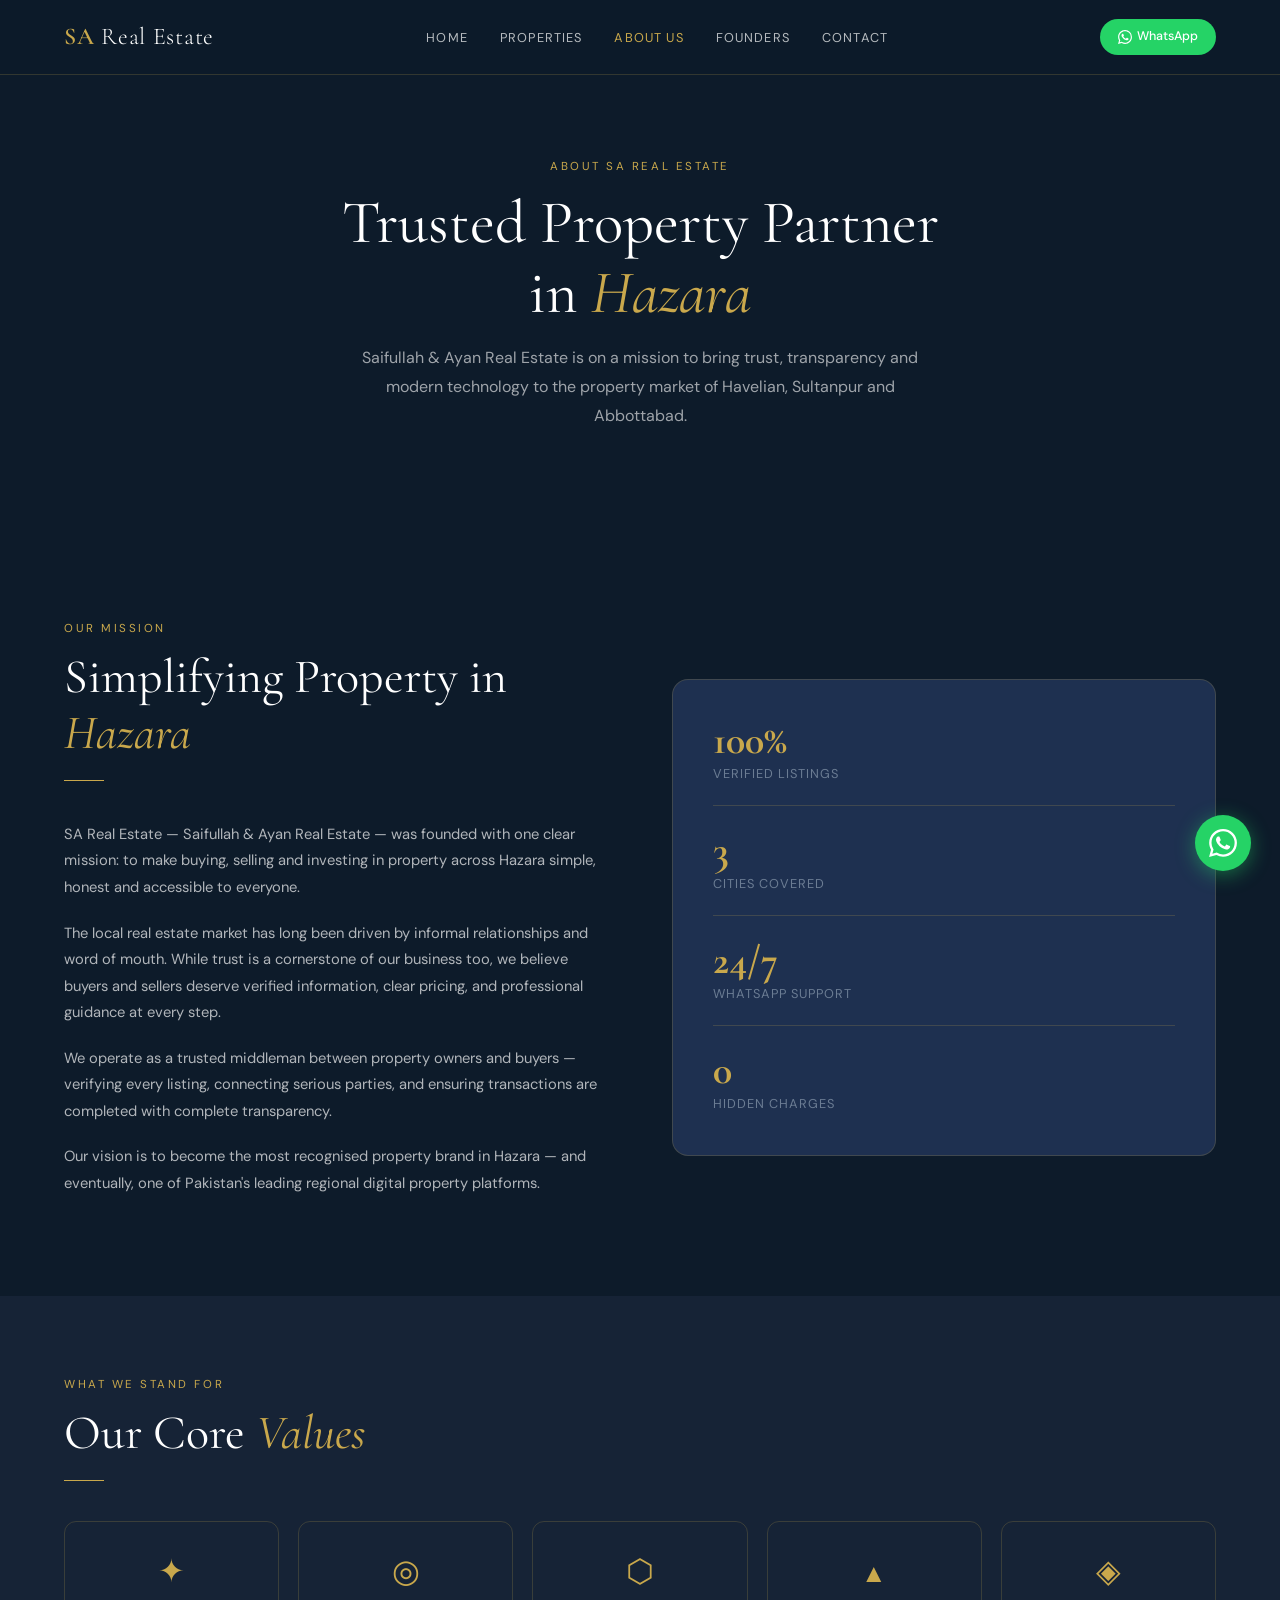
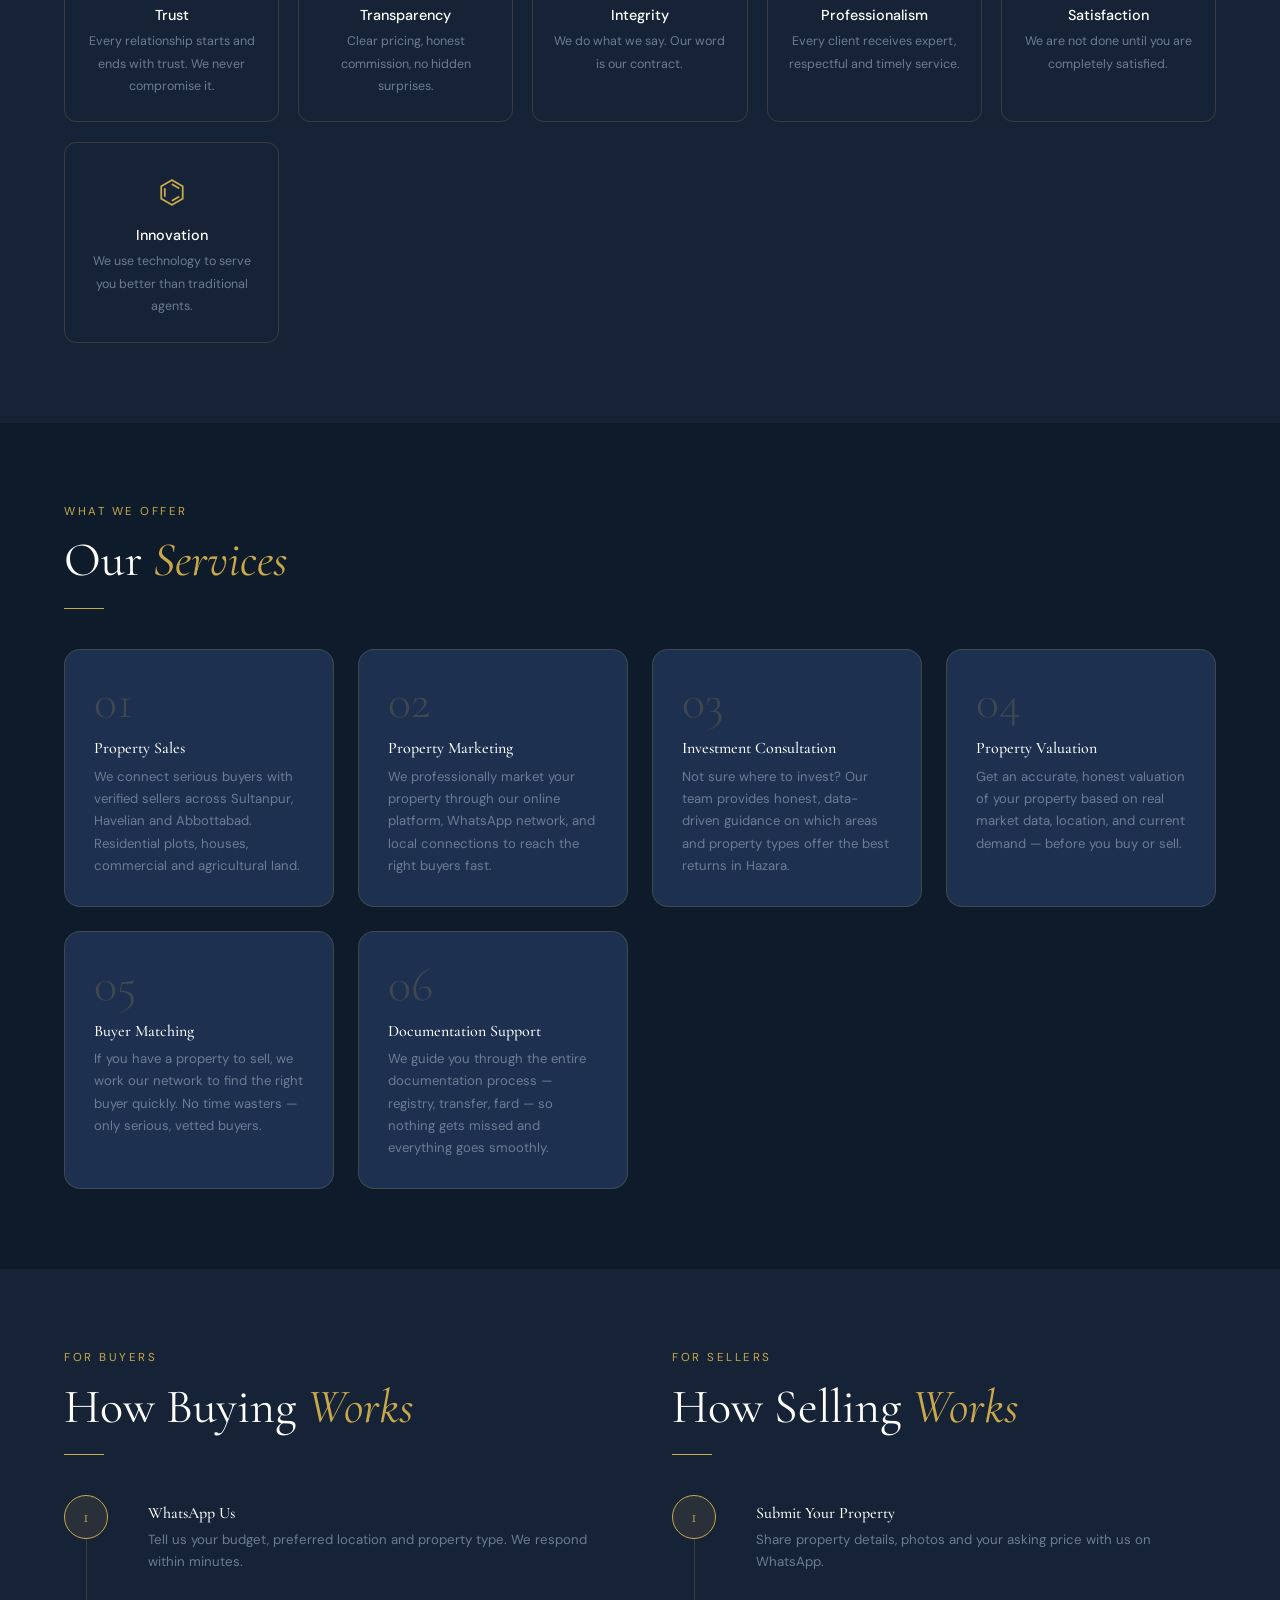
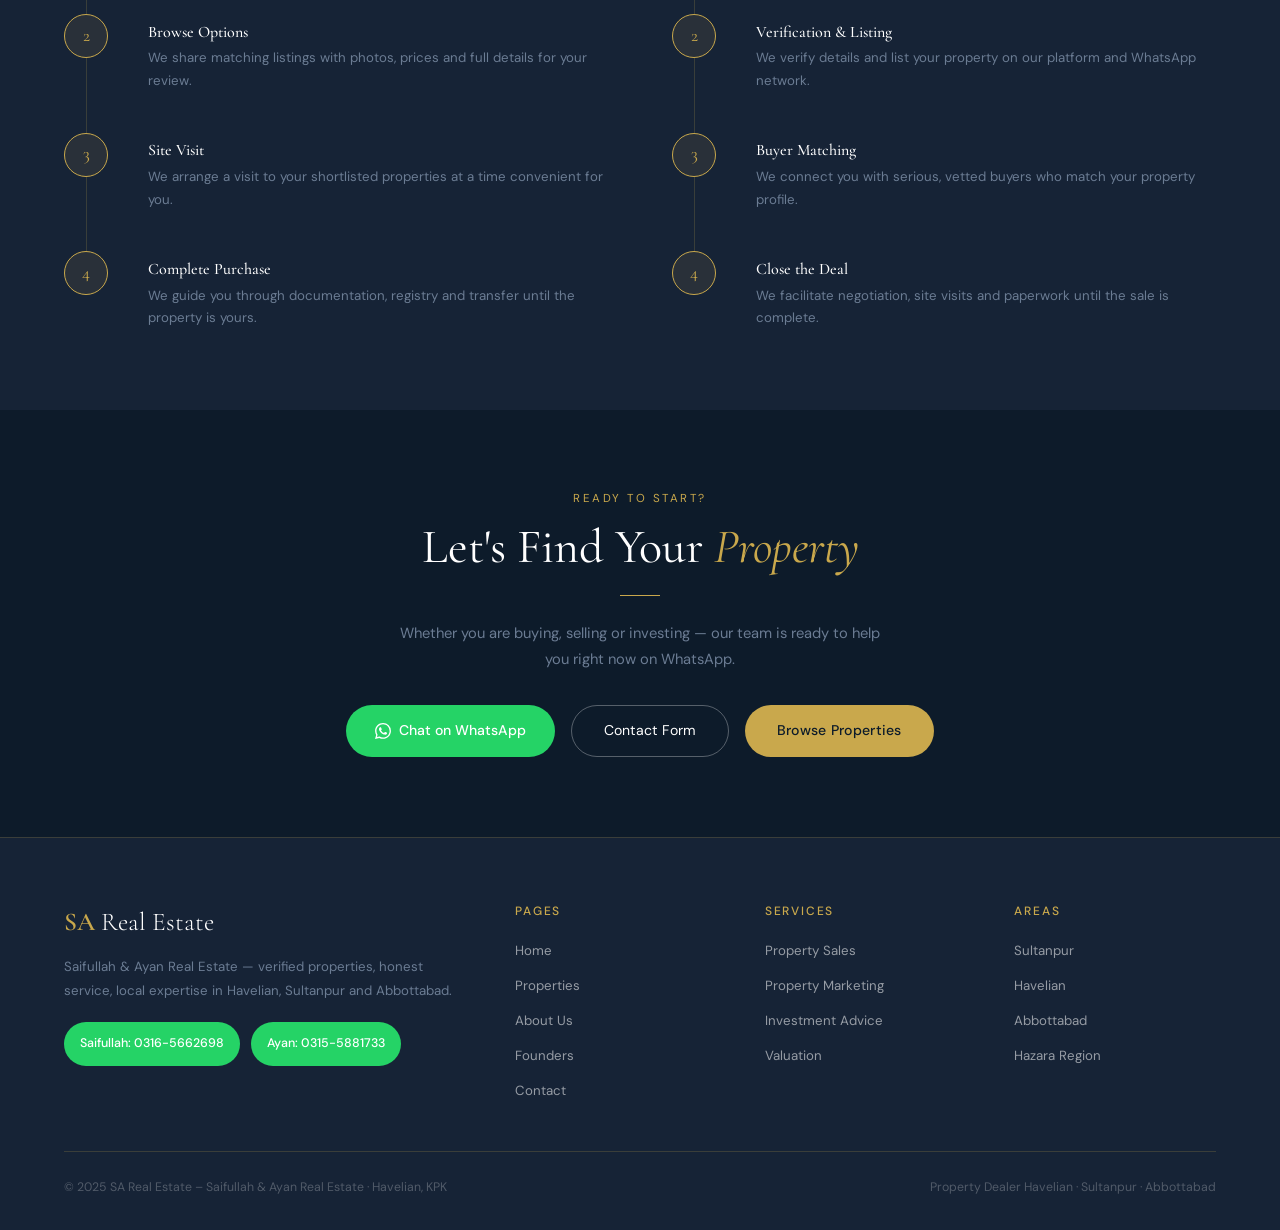
==== about.html @ d08fd416 "Add files via upload" ====
<!DOCTYPE html>
<html lang="en">
<head>
<meta charset="UTF-8">
<meta name="viewport" content="width=device-width, initial-scale=1.0">
<title>About Us – SA Real Estate | Saifullah & Ayan Real Estate Havelian</title>
<meta name="description" content="SA Real Estate is Havelian and Sultanpur's most trusted property dealer. Learn about our mission, values and commitment to transparent real estate transactions across Hazara region, KPK.">
<meta name="keywords" content="about SA Real Estate, property dealer Havelian, real estate Sultanpur, trusted property agent Hazara, Saifullah Ayan Real Estate about">
<link rel="canonical" href="https://sarealestate.pk/about.html">
<link rel="stylesheet" href="css/style.css">
<style>
.about-hero {
  min-height: 60vh;
  background:
    linear-gradient(to bottom, rgba(13,27,42,0.6) 0%, rgba(13,27,42,0.92) 70%, var(--navy) 100%),
    url('https://images.unsplash.com/photo-1560518883-ce09059eeffa?w=1600&q=80') center/cover no-repeat;
  display: flex; flex-direction: column; align-items: center; justify-content: center;
  text-align: center; padding: 8rem 5vw 5rem;
}
.about-hero p { max-width: 580px; margin: 1rem auto 0; color: rgba(255,255,255,0.6); font-size: 1rem; }
.mission-grid { display: grid; grid-template-columns: 1fr 1fr; gap: 4rem; align-items: center; }
.mission-text p { color: rgba(255,255,255,0.68); margin-bottom: 1.2rem; }
.mission-visual {
  background: var(--navy-mid); border: 1px solid var(--border); border-radius: var(--radius-lg);
  padding: 2.5rem; display: flex; flex-direction: column; gap: 1.5rem;
}
.mission-stat { border-bottom: 1px solid var(--border); padding-bottom: 1.2rem; }
.mission-stat:last-child { border-bottom: none; padding-bottom: 0; }
.mission-stat strong { font-family: 'Cormorant Garamond', serif; font-size: 2.5rem; color: var(--gold); display: block; line-height: 1; }
.mission-stat span { font-size: 0.8rem; color: var(--text-muted); text-transform: uppercase; letter-spacing: 0.08em; }
.values-grid { display: grid; grid-template-columns: repeat(auto-fill, minmax(180px, 1fr)); gap: 1.2rem; margin-top: 2.5rem; }
.value-card {
  border: 1px solid var(--border); border-radius: var(--radius); padding: 1.5rem 1.2rem;
  text-align: center; transition: border-color 0.2s;
}
.value-card:hover { border-color: var(--gold); }
.value-icon { font-family: 'Cormorant Garamond', serif; font-size: 2rem; color: var(--gold); margin-bottom: 0.6rem; }
.value-card h3 { font-family: 'DM Sans', sans-serif; font-size: 0.9rem; font-weight: 500; margin-bottom: 0.4rem; }
.value-card p { font-size: 0.78rem; color: var(--text-muted); }
.services-grid { display: grid; grid-template-columns: repeat(auto-fill, minmax(260px, 1fr)); gap: 1.5rem; margin-top: 2.5rem; }
.service-card {
  background: var(--navy-mid); border: 1px solid var(--border); border-radius: var(--radius-lg);
  padding: 1.8rem; transition: border-color 0.2s;
}
.service-card:hover { border-color: var(--gold); }
.service-number {
  font-family: 'Cormorant Garamond', serif; font-size: 3rem; font-weight: 300;
  color: rgba(201,168,76,0.2); line-height: 1; margin-bottom: 0.8rem;
}
.service-card h3 { font-size: 1rem; font-weight: 500; margin-bottom: 0.5rem; }
.service-card p { font-size: 0.82rem; color: var(--text-muted); line-height: 1.7; }
.process-steps { display: flex; flex-direction: column; gap: 0; margin-top: 2.5rem; position: relative; }
.process-step { display: grid; grid-template-columns: 60px 1fr; gap: 1.5rem; padding-bottom: 2.5rem; position: relative; }
.process-step:last-child { padding-bottom: 0; }
.step-num {
  width: 44px; height: 44px; border-radius: 50%;
  background: rgba(201,168,76,0.1); border: 1px solid var(--gold);
  display: flex; align-items: center; justify-content: center;
  font-family: 'Cormorant Garamond', serif; font-size: 1.1rem; color: var(--gold);
  flex-shrink: 0; position: relative; z-index: 1;
}
.step-line {
  position: absolute; left: 22px; top: 44px; bottom: 0;
  width: 1px; background: var(--border);
}
.step-content h3 { font-size: 1rem; font-weight: 500; margin-bottom: 0.4rem; padding-top: 0.55rem; }
.step-content p { font-size: 0.83rem; color: var(--text-muted); line-height: 1.7; }
@media (max-width: 700px) {
  .mission-grid { grid-template-columns: 1fr; gap: 2rem; }
}
</style>
</head>
<body>

<div class="mobile-menu" id="mobileMenu">
  <a href="index.html">Home</a>
  <a href="properties.html">Properties</a>
  <a href="about.html">About Us</a>
  <a href="founders.html">Founders</a>
  <a href="contact.html">Contact</a>
</div>

<nav>
  <a href="index.html" class="nav-logo">SA <span>Real Estate</span></a>
  <ul class="nav-links">
    <li><a href="index.html">Home</a></li>
    <li><a href="properties.html">Properties</a></li>
    <li><a href="about.html" class="active">About Us</a></li>
    <li><a href="founders.html">Founders</a></li>
    <li><a href="contact.html">Contact</a></li>
  </ul>
  <div class="nav-right">
    <a href="#" class="nav-wa" onclick="event.preventDefault(); openWaModal('Hello SA Real Estate.');">
      <svg viewBox="0 0 24 24" width="14" height="14" fill="white"><path d="M17.472 14.382c-.297-.149-1.758-.867-2.03-.967-.273-.099-.471-.148-.67.15-.197.297-.767.966-.94 1.164-.173.199-.347.223-.644.075-.297-.15-1.255-.463-2.39-1.475-.883-.788-1.48-1.761-1.653-2.059-.173-.297-.018-.458.13-.606.134-.133.298-.347.446-.52.149-.174.198-.298.298-.497.099-.198.05-.371-.025-.52-.075-.149-.669-1.612-.916-2.207-.242-.579-.487-.5-.669-.51-.173-.008-.371-.01-.57-.01-.198 0-.52.074-.792.372-.272.297-1.04 1.016-1.04 2.479 0 1.462 1.065 2.875 1.213 3.074.149.198 2.096 3.2 5.077 4.487.709.306 1.262.489 1.694.625.712.227 1.36.195 1.871.118.571-.085 1.758-.719 2.006-1.413.248-.694.248-1.289.173-1.413-.074-.124-.272-.198-.57-.347m-5.421 7.403h-.004a9.87 9.87 0 01-5.031-1.378l-.361-.214-3.741.982.998-3.648-.235-.374a9.86 9.86 0 01-1.51-5.26c.001-5.45 4.436-9.884 9.888-9.884 2.64 0 5.122 1.03 6.988 2.898a9.825 9.825 0 012.893 6.994c-.003 5.45-4.437 9.884-9.885 9.884m8.413-18.297A11.815 11.815 0 0012.05 0C5.495 0 .16 5.335.157 11.892c0 2.096.547 4.142 1.588 5.945L.057 24l6.305-1.654a11.882 11.882 0 005.683 1.448h.005c6.554 0 11.89-5.335 11.893-11.893a11.821 11.821 0 00-3.48-8.413z"/></svg>
      WhatsApp
    </a>
    <div class="nav-hamburger" id="hamburger"><span></span><span></span><span></span></div>
  </div>
</nav>

<!-- HERO -->
<div class="about-hero">
  <span class="section-label">About SA Real Estate</span>
  <h1 style="font-size:clamp(2rem,5vw,3.8rem);">Trusted Property Partner<br>in <em>Hazara</em></h1>
  <p>Saifullah & Ayan Real Estate is on a mission to bring trust, transparency and modern technology to the property market of Havelian, Sultanpur and Abbottabad.</p>
</div>

<!-- MISSION -->
<section style="background:var(--navy);">
  <div class="mission-grid">
    <div class="mission-text">
      <span class="section-label">Our Mission</span>
      <h2 class="section-title">Simplifying Property in <em>Hazara</em></h2>
      <div class="divider"></div>
      <p>SA Real Estate — Saifullah & Ayan Real Estate — was founded with one clear mission: to make buying, selling and investing in property across Hazara simple, honest and accessible to everyone.</p>
      <p>The local real estate market has long been driven by informal relationships and word of mouth. While trust is a cornerstone of our business too, we believe buyers and sellers deserve verified information, clear pricing, and professional guidance at every step.</p>
      <p>We operate as a trusted middleman between property owners and buyers — verifying every listing, connecting serious parties, and ensuring transactions are completed with complete transparency.</p>
      <p>Our vision is to become the most recognised property brand in Hazara — and eventually, one of Pakistan's leading regional digital property platforms.</p>
    </div>
    <div class="mission-visual">
      <div class="mission-stat"><strong>100%</strong><span>Verified Listings</span></div>
      <div class="mission-stat"><strong>3</strong><span>Cities Covered</span></div>
      <div class="mission-stat"><strong>24/7</strong><span>WhatsApp Support</span></div>
      <div class="mission-stat"><strong>0</strong><span>Hidden Charges</span></div>
    </div>
  </div>
</section>

<!-- VALUES -->
<section style="background:var(--navy-light);">
  <span class="section-label">What We Stand For</span>
  <h2 class="section-title">Our Core <em>Values</em></h2>
  <div class="divider"></div>
  <div class="values-grid">
    <div class="value-card">
      <div class="value-icon">✦</div>
      <h3>Trust</h3>
      <p>Every relationship starts and ends with trust. We never compromise it.</p>
    </div>
    <div class="value-card">
      <div class="value-icon">◎</div>
      <h3>Transparency</h3>
      <p>Clear pricing, honest commission, no hidden surprises.</p>
    </div>
    <div class="value-card">
      <div class="value-icon">⬡</div>
      <h3>Integrity</h3>
      <p>We do what we say. Our word is our contract.</p>
    </div>
    <div class="value-card">
      <div class="value-icon">▲</div>
      <h3>Professionalism</h3>
      <p>Every client receives expert, respectful and timely service.</p>
    </div>
    <div class="value-card">
      <div class="value-icon">◈</div>
      <h3>Satisfaction</h3>
      <p>We are not done until you are completely satisfied.</p>
    </div>
    <div class="value-card">
      <div class="value-icon">⌬</div>
      <h3>Innovation</h3>
      <p>We use technology to serve you better than traditional agents.</p>
    </div>
  </div>
</section>

<!-- SERVICES -->
<section style="background:var(--navy);">
  <span class="section-label">What We Offer</span>
  <h2 class="section-title">Our <em>Services</em></h2>
  <div class="divider"></div>
  <div class="services-grid">
    <div class="service-card">
      <div class="service-number">01</div>
      <h3>Property Sales</h3>
      <p>We connect serious buyers with verified sellers across Sultanpur, Havelian and Abbottabad. Residential plots, houses, commercial and agricultural land.</p>
    </div>
    <div class="service-card">
      <div class="service-number">02</div>
      <h3>Property Marketing</h3>
      <p>We professionally market your property through our online platform, WhatsApp network, and local connections to reach the right buyers fast.</p>
    </div>
    <div class="service-card">
      <div class="service-number">03</div>
      <h3>Investment Consultation</h3>
      <p>Not sure where to invest? Our team provides honest, data-driven guidance on which areas and property types offer the best returns in Hazara.</p>
    </div>
    <div class="service-card">
      <div class="service-number">04</div>
      <h3>Property Valuation</h3>
      <p>Get an accurate, honest valuation of your property based on real market data, location, and current demand — before you buy or sell.</p>
    </div>
    <div class="service-card">
      <div class="service-number">05</div>
      <h3>Buyer Matching</h3>
      <p>If you have a property to sell, we work our network to find the right buyer quickly. No time wasters — only serious, vetted buyers.</p>
    </div>
    <div class="service-card">
      <div class="service-number">06</div>
      <h3>Documentation Support</h3>
      <p>We guide you through the entire documentation process — registry, transfer, fard — so nothing gets missed and everything goes smoothly.</p>
    </div>
  </div>
</section>

<!-- HOW WE WORK -->
<section style="background:var(--navy-light);">
  <div style="display:grid;grid-template-columns:1fr 1fr;gap:4rem;align-items:start;" class="process-outer">
    <div>
      <span class="section-label">For Buyers</span>
      <h2 class="section-title">How Buying <em>Works</em></h2>
      <div class="divider"></div>
      <div class="process-steps">
        <div class="process-step">
          <div><div class="step-num">1</div><div class="step-line"></div></div>
          <div class="step-content"><h3>WhatsApp Us</h3><p>Tell us your budget, preferred location and property type. We respond within minutes.</p></div>
        </div>
        <div class="process-step">
          <div><div class="step-num">2</div><div class="step-line"></div></div>
          <div class="step-content"><h3>Browse Options</h3><p>We share matching listings with photos, prices and full details for your review.</p></div>
        </div>
        <div class="process-step">
          <div><div class="step-num">3</div><div class="step-line"></div></div>
          <div class="step-content"><h3>Site Visit</h3><p>We arrange a visit to your shortlisted properties at a time convenient for you.</p></div>
        </div>
        <div class="process-step">
          <div><div class="step-num">4</div></div>
          <div class="step-content"><h3>Complete Purchase</h3><p>We guide you through documentation, registry and transfer until the property is yours.</p></div>
        </div>
      </div>
    </div>
    <div>
      <span class="section-label">For Sellers</span>
      <h2 class="section-title">How Selling <em>Works</em></h2>
      <div class="divider"></div>
      <div class="process-steps">
        <div class="process-step">
          <div><div class="step-num">1</div><div class="step-line"></div></div>
          <div class="step-content"><h3>Submit Your Property</h3><p>Share property details, photos and your asking price with us on WhatsApp.</p></div>
        </div>
        <div class="process-step">
          <div><div class="step-num">2</div><div class="step-line"></div></div>
          <div class="step-content"><h3>Verification & Listing</h3><p>We verify details and list your property on our platform and WhatsApp network.</p></div>
        </div>
        <div class="process-step">
          <div><div class="step-num">3</div><div class="step-line"></div></div>
          <div class="step-content"><h3>Buyer Matching</h3><p>We connect you with serious, vetted buyers who match your property profile.</p></div>
        </div>
        <div class="process-step">
          <div><div class="step-num">4</div></div>
          <div class="step-content"><h3>Close the Deal</h3><p>We facilitate negotiation, site visits and paperwork until the sale is complete.</p></div>
        </div>
      </div>
    </div>
  </div>
</section>

<!-- CTA -->
<section style="background:var(--navy);text-align:center;">
  <span class="section-label">Ready to Start?</span>
  <h2 class="section-title">Let's Find Your <em>Property</em></h2>
  <div class="divider" style="margin:1.2rem auto 1.5rem;"></div>
  <p style="max-width:500px;margin:0 auto 2rem;color:var(--text-muted);">Whether you are buying, selling or investing — our team is ready to help you right now on WhatsApp.</p>
  <div style="display:flex;gap:1rem;justify-content:center;flex-wrap:wrap;">
    <a href="#" class="btn-wa" onclick="event.preventDefault(); openWaModal('Hello, I want to discuss a property.');">
      <svg viewBox="0 0 24 24" fill="white" style="width:16px;height:16px;"><path d="M17.472 14.382c-.297-.149-1.758-.867-2.03-.967-.273-.099-.471-.148-.67.15-.197.297-.767.966-.94 1.164-.173.199-.347.223-.644.075-.297-.15-1.255-.463-2.39-1.475-.883-.788-1.48-1.761-1.653-2.059-.173-.297-.018-.458.13-.606.134-.133.298-.347.446-.52.149-.174.198-.298.298-.497.099-.198.05-.371-.025-.52-.075-.149-.669-1.612-.916-2.207-.242-.579-.487-.5-.669-.51-.173-.008-.371-.01-.57-.01-.198 0-.52.074-.792.372-.272.297-1.04 1.016-1.04 2.479 0 1.462 1.065 2.875 1.213 3.074.149.198 2.096 3.2 5.077 4.487.709.306 1.262.489 1.694.625.712.227 1.36.195 1.871.118.571-.085 1.758-.719 2.006-1.413.248-.694.248-1.289.173-1.413-.074-.124-.272-.198-.57-.347m-5.421 7.403h-.004a9.87 9.87 0 01-5.031-1.378l-.361-.214-3.741.982.998-3.648-.235-.374a9.86 9.86 0 01-1.51-5.26c.001-5.45 4.436-9.884 9.888-9.884 2.64 0 5.122 1.03 6.988 2.898a9.825 9.825 0 012.893 6.994c-.003 5.45-4.437 9.884-9.885 9.884m8.413-18.297A11.815 11.815 0 0012.05 0C5.495 0 .16 5.335.157 11.892c0 2.096.547 4.142 1.588 5.945L.057 24l6.305-1.654a11.882 11.882 0 005.683 1.448h.005c6.554 0 11.89-5.335 11.893-11.893a11.821 11.821 0 00-3.48-8.413z"/></svg>
      Chat on WhatsApp
    </a>
    <a href="contact.html" class="btn-outline">Contact Form</a>
    <a href="properties.html" class="btn-gold">Browse Properties</a>
  </div>
</section>

<!-- FOOTER -->
<footer>
  <div class="footer-grid">
    <div>
      <div class="footer-logo-text">SA <span>Real Estate</span></div>
      <p class="footer-desc">Saifullah & Ayan Real Estate — verified properties, honest service, local expertise in Havelian, Sultanpur and Abbottabad.</p>
      <div style="display:flex;gap:0.7rem;flex-wrap:wrap;">
        <a href="https://wa.me/923165662698" target="_blank" class="btn-wa" style="font-size:0.78rem;padding:0.5rem 1rem;">Saifullah: 0316-5662698</a>
        <a href="https://wa.me/923155881733" target="_blank" class="btn-wa" style="font-size:0.78rem;padding:0.5rem 1rem;">Ayan: 0315-5881733</a>
      </div>
    </div>
    <div class="footer-col"><h4>Pages</h4><ul><li><a href="index.html">Home</a></li><li><a href="properties.html">Properties</a></li><li><a href="about.html">About Us</a></li><li><a href="founders.html">Founders</a></li><li><a href="contact.html">Contact</a></li></ul></div>
    <div class="footer-col"><h4>Services</h4><ul><li><a href="about.html">Property Sales</a></li><li><a href="about.html">Property Marketing</a></li><li><a href="about.html">Investment Advice</a></li><li><a href="about.html">Valuation</a></li></ul></div>
    <div class="footer-col"><h4>Areas</h4><ul><li><a href="properties.html">Sultanpur</a></li><li><a href="properties.html">Havelian</a></li><li><a href="properties.html">Abbottabad</a></li><li><a href="properties.html">Hazara Region</a></li></ul></div>
  </div>
  <div class="footer-bottom">
    <p>© 2025 SA Real Estate – Saifullah & Ayan Real Estate · Havelian, KPK</p>
    <p>Property Dealer Havelian · Sultanpur · Abbottabad</p>
  </div>
</footer>

<div class="float-wa-wrapper">
  <div class="wa-options" id="waOptions">
    <a href="https://wa.me/923165662698?text=Hello%20SA%20Real%20Estate." class="wa-option-btn" target="_blank"><span class="dot"></span>Saifullah – 0316-5662698</a>
    <a href="https://wa.me/923155881733?text=Hello%20SA%20Real%20Estate." class="wa-option-btn" target="_blank"><span class="dot"></span>Ayan – 0315-5881733</a>
  </div>
  <button class="float-wa-btn" id="floatWaBtn" aria-label="WhatsApp">
    <svg viewBox="0 0 24 24" fill="white"><path d="M17.472 14.382c-.297-.149-1.758-.867-2.03-.967-.273-.099-.471-.148-.67.15-.197.297-.767.966-.94 1.164-.173.199-.347.223-.644.075-.297-.15-1.255-.463-2.39-1.475-.883-.788-1.48-1.761-1.653-2.059-.173-.297-.018-.458.13-.606.134-.133.298-.347.446-.52.149-.174.198-.298.298-.497.099-.198.05-.371-.025-.52-.075-.149-.669-1.612-.916-2.207-.242-.579-.487-.5-.669-.51-.173-.008-.371-.01-.57-.01-.198 0-.52.074-.792.372-.272.297-1.04 1.016-1.04 2.479 0 1.462 1.065 2.875 1.213 3.074.149.198 2.096 3.2 5.077 4.487.709.306 1.262.489 1.694.625.712.227 1.36.195 1.871.118.571-.085 1.758-.719 2.006-1.413.248-.694.248-1.289.173-1.413-.074-.124-.272-.198-.57-.347m-5.421 7.403h-.004a9.87 9.87 0 01-5.031-1.378l-.361-.214-3.741.982.998-3.648-.235-.374a9.86 9.86 0 01-1.51-5.26c.001-5.45 4.436-9.884 9.888-9.884 2.64 0 5.122 1.03 6.988 2.898a9.825 9.825 0 012.893 6.994c-.003 5.45-4.437 9.884-9.885 9.884m8.413-18.297A11.815 11.815 0 0012.05 0C5.495 0 .16 5.335.157 11.892c0 2.096.547 4.142 1.588 5.945L.057 24l6.305-1.654a11.882 11.882 0 005.683 1.448h.005c6.554 0 11.89-5.335 11.893-11.893a11.821 11.821 0 00-3.48-8.413z"/></svg>
  </button>
</div>
<script src="js/main.js"></script>
<style>
@media (max-width: 750px) { .process-outer { grid-template-columns: 1fr !important; } }
</style>
</body>
</html>
---- css/style.css ----
/* ═══════════════════════════════════════════════
   SA Real Estate – Saifullah & Ayan Real Estate
   Shared Stylesheet
   ═══════════════════════════════════════════════ */
@import url('https://fonts.googleapis.com/css2?family=Cormorant+Garamond:ital,wght@0,300;0,400;0,600;1,300;1,400&family=DM+Sans:wght@300;400;500&display=swap');

:root {
  --navy: #0d1b2a;
  --navy-light: #162336;
  --navy-mid: #1e3050;
  --gold: #c9a84c;
  --gold-light: #e8c97a;
  --gold-pale: #f5e9c8;
  --cream: #f8f4ed;
  --text-dark: #0d1b2a;
  --text-muted: #6b7c93;
  --white: #ffffff;
  --border: rgba(201,168,76,0.2);
  --wa-green: #25d366;
  --radius: 0.75rem;
  --radius-lg: 1rem;
}

*, *::before, *::after { margin: 0; padding: 0; box-sizing: border-box; }
html { scroll-behavior: smooth; font-size: 16px; }
body {
  font-family: 'DM Sans', sans-serif;
  background: var(--navy);
  color: var(--white);
  /* overflow-x removed to avoid hiding layout issues */
  line-height: 1.6;
}
img { max-width: 100%; display: block; }
a { text-decoration: none; color: inherit; }
ul { list-style: none; }

/* ── TYPOGRAPHY ─────────────────────────────── */
h1,h2,h3 { font-family: 'Cormorant Garamond', serif; font-weight: 400; line-height: 1.15; }
h1 { font-size: clamp(2.8rem, 6vw, 5.5rem); }
h2 { font-size: clamp(1.9rem, 4vw, 3rem); }
h3 { font-size: clamp(1.1rem, 2vw, 1.4rem); }
p { font-size: 0.92rem; line-height: 1.8; }
em { font-style: italic; color: var(--gold); }

/* ── LAYOUT ─────────────────────────────────── */
.container { max-width: 1200px; margin: 0 auto; padding: 0 5vw; }
section { padding: 5rem 5vw; }
.section-label {
  font-size: 0.72rem; letter-spacing: 0.22em; text-transform: uppercase;
  color: var(--gold); margin-bottom: 0.75rem; display: block;
}
.section-title { color: var(--white); margin-bottom: 0.5rem; }
.divider { width: 2.5rem; height: 1px; background: var(--gold); margin: 1.2rem 0 2.5rem; }

/* ── BUTTONS ─────────────────────────────────── */
.btn-gold {
  display: inline-flex; align-items: center; gap: 0.4rem;
  background: var(--gold); color: var(--navy);
  border: none; padding: 0.85rem 2rem; border-radius: 2rem;
  font-family: 'DM Sans', sans-serif; font-size: 0.88rem; font-weight: 500;
  cursor: pointer; transition: background 0.2s; letter-spacing: 0.02em;
}
.btn-gold:hover { background: var(--gold-light); }
.btn-outline {
  display: inline-flex; align-items: center; gap: 0.4rem;
  background: transparent; color: var(--white);
  border: 1px solid rgba(255,255,255,0.3); padding: 0.85rem 2rem; border-radius: 2rem;
  font-family: 'DM Sans', sans-serif; font-size: 0.88rem;
  cursor: pointer; transition: border-color 0.2s, color 0.2s;
}
.btn-outline:hover { border-color: var(--gold); color: var(--gold); }
.btn-wa {
  display: inline-flex; align-items: center; gap: 0.5rem;
  background: var(--wa-green); color: white;
  border: none; padding: 0.85rem 1.8rem; border-radius: 2rem;
  font-family: 'DM Sans', sans-serif; font-size: 0.88rem; font-weight: 500;
  cursor: pointer; transition: opacity 0.2s;
  min-height: 44px; /* touch target */
}
.btn-wa:hover { opacity: 0.88; }
.btn-wa svg, .btn-gold svg, .btn-outline svg { width: 16px; height: 16px; flex-shrink: 0; }

/* ── NAV ─────────────────────────────────────── */
nav {
  position: fixed; top: 0; left: 0; right: 0; z-index: 200;
  display: flex; align-items: center; justify-content: space-between;
  padding: 1.1rem 5vw;
  background: rgba(13,27,42,0.9);
  backdrop-filter: blur(14px);
  border-bottom: 1px solid var(--border);
}
.nav-logo {
  font-family: 'Cormorant Garamond', serif;
  font-size: 1.5rem; font-weight: 600; color: var(--gold); letter-spacing: 0.03em;
  white-space: nowrap;
}
.nav-logo span { color: var(--white); font-weight: 300; }
.nav-links { display: flex; gap: 2rem; }
.nav-links a {
  color: rgba(255,255,255,0.7); font-size: 0.8rem;
  letter-spacing: 0.09em; text-transform: uppercase; transition: color 0.2s;
}
.nav-links a:hover, .nav-links a.active { color: var(--gold); }
.nav-right { display: flex; align-items: center; gap: 0.75rem; }
.nav-wa {
  background: var(--wa-green); color: white; border: none;
  padding: 0.5rem 1.1rem; border-radius: 2rem;
  font-family: 'DM Sans', sans-serif; font-size: 0.78rem; font-weight: 500;
  cursor: pointer; display: flex; align-items: center; gap: 0.35rem; transition: opacity 0.2s;
}
.nav-wa:hover { opacity: 0.88; }
.nav-hamburger { display: none; flex-direction: column; gap: 5px; cursor: pointer; padding: 4px; }
.nav-hamburger span { display: block; width: 24px; height: 1.5px; background: var(--white); transition: all 0.3s; }

/* ── MOBILE NAV ─────────────────────────────── */
.mobile-menu {
  opacity: 0;
  visibility: hidden;
  transform: translateY(-10px);
  position: fixed;
  inset: 0;
  z-index: 199;
  background: var(--navy);
  display: flex;
  flex-direction: column;
  align-items: center;
  justify-content: center;
  gap: 2rem;
  padding-top: 5rem;
  transition: opacity 0.3s ease, transform 0.3s ease, visibility 0.3s ease;
}
.mobile-menu.open {
  opacity: 1;
  visibility: visible;
  transform: translateY(0);
}
.mobile-menu a {
  font-family: 'Cormorant Garamond', serif; font-size: 2rem;
  color: var(--white); letter-spacing: 0.05em; transition: color 0.2s;
}
.mobile-menu a:hover { color: var(--gold); }

/* ── FLOATING WA ─────────────────────────────── */
.float-wa-wrapper {
  position: fixed; bottom: 1.8rem; right: 1.8rem; z-index: 999;
  display: flex; flex-direction: column; align-items: flex-end; gap: 0.6rem;
}
.float-wa-btn {
  width: 56px; height: 56px; border-radius: 50%;
  background: var(--wa-green); display: flex; align-items: center; justify-content: center;
  box-shadow: 0 4px 20px rgba(37,211,102,0.45);
  cursor: pointer; transition: transform 0.2s; border: none;
}
.float-wa-btn:hover { transform: scale(1.08); }
.float-wa-btn svg { width: 28px; height: 28px; fill: white; }
.wa-options {
  display: none; flex-direction: column; gap: 0.5rem; align-items: flex-end;
}
.wa-options.open { display: flex; }
.wa-option-btn {
  display: flex; align-items: center; gap: 0.6rem;
  background: var(--navy-light); border: 1px solid var(--border);
  color: var(--white); padding: 0.6rem 1rem; border-radius: 2rem;
  font-size: 0.82rem; cursor: pointer; white-space: nowrap;
  transition: border-color 0.2s; text-decoration: none;
}
.wa-option-btn:hover { border-color: var(--wa-green); }
.wa-option-btn .dot {
  width: 8px; height: 8px; border-radius: 50%; background: var(--wa-green); flex-shrink: 0;
}

/* ── PAGE HEADER ─────────────────────────────── */
.page-header {
  padding: 10rem 5vw 5rem;
  background: linear-gradient(to bottom, rgba(13,27,42,0.0) 0%, var(--navy) 100%),
    linear-gradient(135deg, var(--navy-mid) 0%, var(--navy) 100%);
  border-bottom: 1px solid var(--border);
  text-align: center;
}
.page-header .breadcrumb {
  font-size: 0.75rem; color: var(--text-muted); margin-bottom: 1rem; letter-spacing: 0.05em;
}
.page-header .breadcrumb a { color: var(--gold); }
.page-header .breadcrumb span { margin: 0 0.5rem; }

/* ── CARDS ───────────────────────────────────── */
.prop-card {
  background: var(--navy-mid); border-radius: var(--radius-lg);
  border: 1px solid var(--border); overflow: hidden;
  transition: transform 0.25s, border-color 0.25s;
}
.prop-card:hover { transform: translateY(-5px); border-color: var(--gold); }
.prop-card-img {
  width: 100%; height: 210px;
  background: linear-gradient(135deg, var(--navy-mid), var(--navy));
  display: flex; align-items: center; justify-content: center;
  font-family: 'Cormorant Garamond', serif; font-size: 0.9rem;
  color: rgba(201,168,76,0.35); letter-spacing: 0.1em; text-transform: uppercase;
  overflow: hidden; position: relative;
}
.prop-card-img img { width:100%; height:100%; object-fit:cover; }
.prop-card-body { padding: 1.3rem; }
.prop-tag {
  font-size: 0.68rem; letter-spacing: 0.12em; text-transform: uppercase;
  color: var(--gold); background: rgba(201,168,76,0.1);
  padding: 0.22rem 0.65rem; border-radius: 2rem; display: inline-block; margin-bottom: 0.7rem;
}
.prop-title { font-family: 'Cormorant Garamond', serif; font-size: 1.25rem; margin-bottom: 0.35rem; color: var(--white); }
.prop-loc { font-size: 0.8rem; color: var(--text-muted); margin-bottom: 0.9rem; }
.prop-meta { display: flex; gap: 1rem; font-size: 0.77rem; color: rgba(255,255,255,0.5); margin-bottom: 1rem; flex-wrap: wrap; }
.prop-price { font-family: 'Cormorant Garamond', serif; font-size: 1.45rem; font-weight: 600; color: var(--gold); margin-bottom: 1.1rem; }
.prop-wa-btn {
  width: 100%; background: var(--wa-green); color: white; border: none;
  padding: 0.65rem; border-radius: 0.5rem;
  font-family: 'DM Sans', sans-serif; font-size: 0.82rem; font-weight: 500;
  cursor: pointer; display: flex; align-items: center; justify-content: center; gap: 0.4rem;
  transition: opacity 0.2s; text-decoration: none;
}
.prop-wa-btn:hover { opacity: 0.88; }
.prop-wa-btn svg { width:15px; height:15px; fill:white; flex-shrink:0; }

/* ── GRID HELPERS ────────────────────────────── */
.grid-3 { display: grid; grid-template-columns: repeat(auto-fill, minmax(300px, 1fr)); gap: 1.5rem; }
.grid-2 { display: grid; grid-template-columns: repeat(auto-fill, minmax(380px, 1fr)); gap: 2rem; }
.grid-4 { display: grid; grid-template-columns: repeat(auto-fill, minmax(220px, 1fr)); gap: 1.5rem; }

/* ── FOOTER ───────────────────────────────────── */
footer {
  background: var(--navy-light); border-top: 1px solid var(--border);
  padding: 4rem 5vw 2rem;
}
.footer-grid {
  display: grid; grid-template-columns: 2fr 1fr 1fr 1fr; gap: 3rem; margin-bottom: 3rem;
}
.footer-logo-text {
  font-family: 'Cormorant Garamond', serif; font-size: 1.6rem;
  font-weight: 600; color: var(--gold); margin-bottom: 0.8rem;
}
.footer-logo-text span { color: var(--white); font-weight: 300; }
.footer-desc { font-size: 0.83rem; color: var(--text-muted); line-height: 1.8; margin-bottom: 1.2rem; }
.footer-col h4 {
  font-family: 'DM Sans', sans-serif; font-size: 0.75rem; letter-spacing: 0.15em;
  text-transform: uppercase; color: var(--gold); margin-bottom: 1rem; font-weight: 500;
}
.footer-col ul { display: flex; flex-direction: column; gap: 0.6rem; }
.footer-col ul a { font-size: 0.83rem; color: rgba(255,255,255,0.55); transition: color 0.2s; }
.footer-col ul a:hover { color: var(--gold); }
.footer-bottom {
  border-top: 1px solid var(--border); padding-top: 1.5rem;
  display: flex; justify-content: space-between; align-items: center; flex-wrap: wrap; gap: 1rem;
}
.footer-bottom p { font-size: 0.77rem; color: rgba(255,255,255,0.25); }

/* ── CONTACT FORM ─────────────────────────────── */
.contact-form { display: flex; flex-direction: column; gap: 1rem; }
.contact-form input,
.contact-form select,
.contact-form textarea {
  background: var(--navy-light); border: 1px solid var(--border); color: var(--white);
  padding: 0.85rem 1rem; border-radius: 0.5rem;
  font-family: 'DM Sans', sans-serif; font-size: 0.88rem;
  outline: none; transition: border-color 0.2s; width: 100%;
}
.contact-form input::placeholder, .contact-form textarea::placeholder { color: rgba(255,255,255,0.28); }
.contact-form input:focus, .contact-form textarea:focus, .contact-form select:focus { border-color: var(--gold); }
.contact-form select option { background: var(--navy); }
.contact-form textarea { resize: vertical; min-height: 120px; }
.form-row { display: grid; grid-template-columns: 1fr 1fr; gap: 1rem; }

/* ── WHY CARD ─────────────────────────────────── */
.why-card {
  border: 1px solid var(--border); border-radius: var(--radius); padding: 1.8rem 1.4rem;
  transition: border-color 0.2s;
}
.why-card:hover { border-color: var(--gold); }
.why-icon {
  width: 44px; height: 44px; border-radius: 50%;
  background: rgba(201,168,76,0.1); display: flex; align-items: center; justify-content: center;
  margin-bottom: 1.1rem;
}
.why-icon svg { width: 22px; height: 22px; stroke: var(--gold); fill: none; stroke-width: 1.5; stroke-linecap: round; stroke-linejoin: round; }
.why-card h3 { font-family: 'DM Sans', sans-serif; font-size: 0.98rem; font-weight: 500; margin-bottom: 0.5rem; }
.why-card p { font-size: 0.83rem; color: var(--text-muted); }

/* ── RESPONSIVE ───────────────────────────────── */
@media (max-width: 900px) {
  .footer-grid { grid-template-columns: 1fr 1fr; gap: 2rem; }
  .nav-links { display: none; }
  .nav-hamburger { display: flex; }
}
@media (max-width: 640px) {
  section { padding: 3.5rem 1.2rem; }
  .footer-grid { grid-template-columns: 1fr; }
  .grid-2 { grid-template-columns: 1fr; }
  .form-row { grid-template-columns: 1fr; }
  .footer-bottom { flex-direction: column; text-align: center; }
  nav { padding: 1rem 1.2rem; }
  .nav-logo { font-size: 1.2rem; }
  .hero-stats { gap: 1.2rem; }
}

/* ── WHATSAPP OPTION MODAL ─────────────────────── */
.wa-modal {
  position: fixed; inset: 0; z-index: 10000;
  background: rgba(13, 27, 42, 0.85);
  backdrop-filter: blur(8px);
  display: none; align-items: center; justify-content: center;
  padding: 1.5rem; opacity: 0; transition: opacity 0.3s ease;
}
.wa-modal.open { display: flex; opacity: 1; }
.wa-modal-content {
  background: var(--navy-light); border: 1px solid var(--border);
  border-radius: var(--radius-lg); padding: 2.5rem 2rem; max-width: 580px; width: 100%;
  position: relative; text-align: center; transform: scale(0.9); transition: transform 0.3s ease;
}
.wa-modal.open .wa-modal-content { transform: scale(1); }
.wa-modal-close {
  position: absolute; top: 1rem; right: 1.2rem;
  background: transparent; border: none; color: var(--text-muted);
  font-size: 2rem; cursor: pointer; line-height: 1; transition: color 0.2s;
}
.wa-modal-close:hover { color: var(--gold); }
.wa-modal h3 { font-size: 1.8rem; margin-bottom: 0.5rem; color: var(--gold); }
.wa-modal p { font-size: 0.9rem; color: var(--text-muted); margin-bottom: 2rem; }
.wa-modal-founders {
  display: grid; grid-template-columns: 1fr 1fr; gap: 1.5rem;
}
.wa-modal-founder-card {
  background: var(--navy-mid); border: 1px solid var(--border);
  border-radius: var(--radius); padding: 1.5rem; display: flex;
  flex-direction: column; align-items: center; text-align: center;
}
.wa-modal-founder-photo {
  width: 90px; height: 90px; border-radius: 50%; overflow: hidden;
  border: 2px solid var(--gold); margin-bottom: 1rem;
  background: linear-gradient(135deg, #1e3050, #0d1b2a);
}
.wa-modal-founder-photo img { width: 100%; height: 100%; object-fit: cover; }
.wa-modal-founder-info h4 { font-family: 'Cormorant Garamond', serif; font-size: 1.25rem; margin-bottom: 0.2rem; color: var(--white); }
.wa-modal-founder-info span { font-size: 0.72rem; color: var(--gold); text-transform: uppercase; letter-spacing: 0.08em; display: block; margin-bottom: 1.2rem; }
.wa-modal-chat-btn {
  width: 100%; background: var(--wa-green); color: white; border: none;
  padding: 0.65rem; border-radius: 0.5rem;
  font-family: 'DM Sans', sans-serif; font-size: 0.8rem; font-weight: 500;
  cursor: pointer; display: flex; align-items: center; justify-content: center; gap: 0.4rem;
  transition: opacity 0.2s; text-decoration: none; margin-top: auto;
}
.wa-modal-chat-btn:hover { opacity: 0.88; }
.wa-modal-chat-btn svg { width: 14px; height: 14px; fill: white; }

@media (max-width: 580px) {
  .wa-modal-founders { grid-template-columns: 1fr; gap: 1rem; }
  .wa-modal-content { padding: 2rem 1.5rem; }
}
/* ── ADDITIONAL RESPONSIVE GRID BREAKPOINTS ───── */
@media (max-width: 1024px) {
  .grid-3,
  .grid-4 {
    grid-template-columns: repeat(2, 1fr);
  }
}
@media (max-width: 480px) {
  .grid-3,
  .grid-4 {
    grid-template-columns: 1fr;
  }
}

/* Ensure container padding doesn't cause overflow */
@media (max-width: 480px) {
  .container {
    padding: 0 3vw;
  }
}

/* Footer stacking on very small screens */
@media (max-width: 480px) {
  .footer-grid {
    grid-template-columns: 1fr;
  }
}
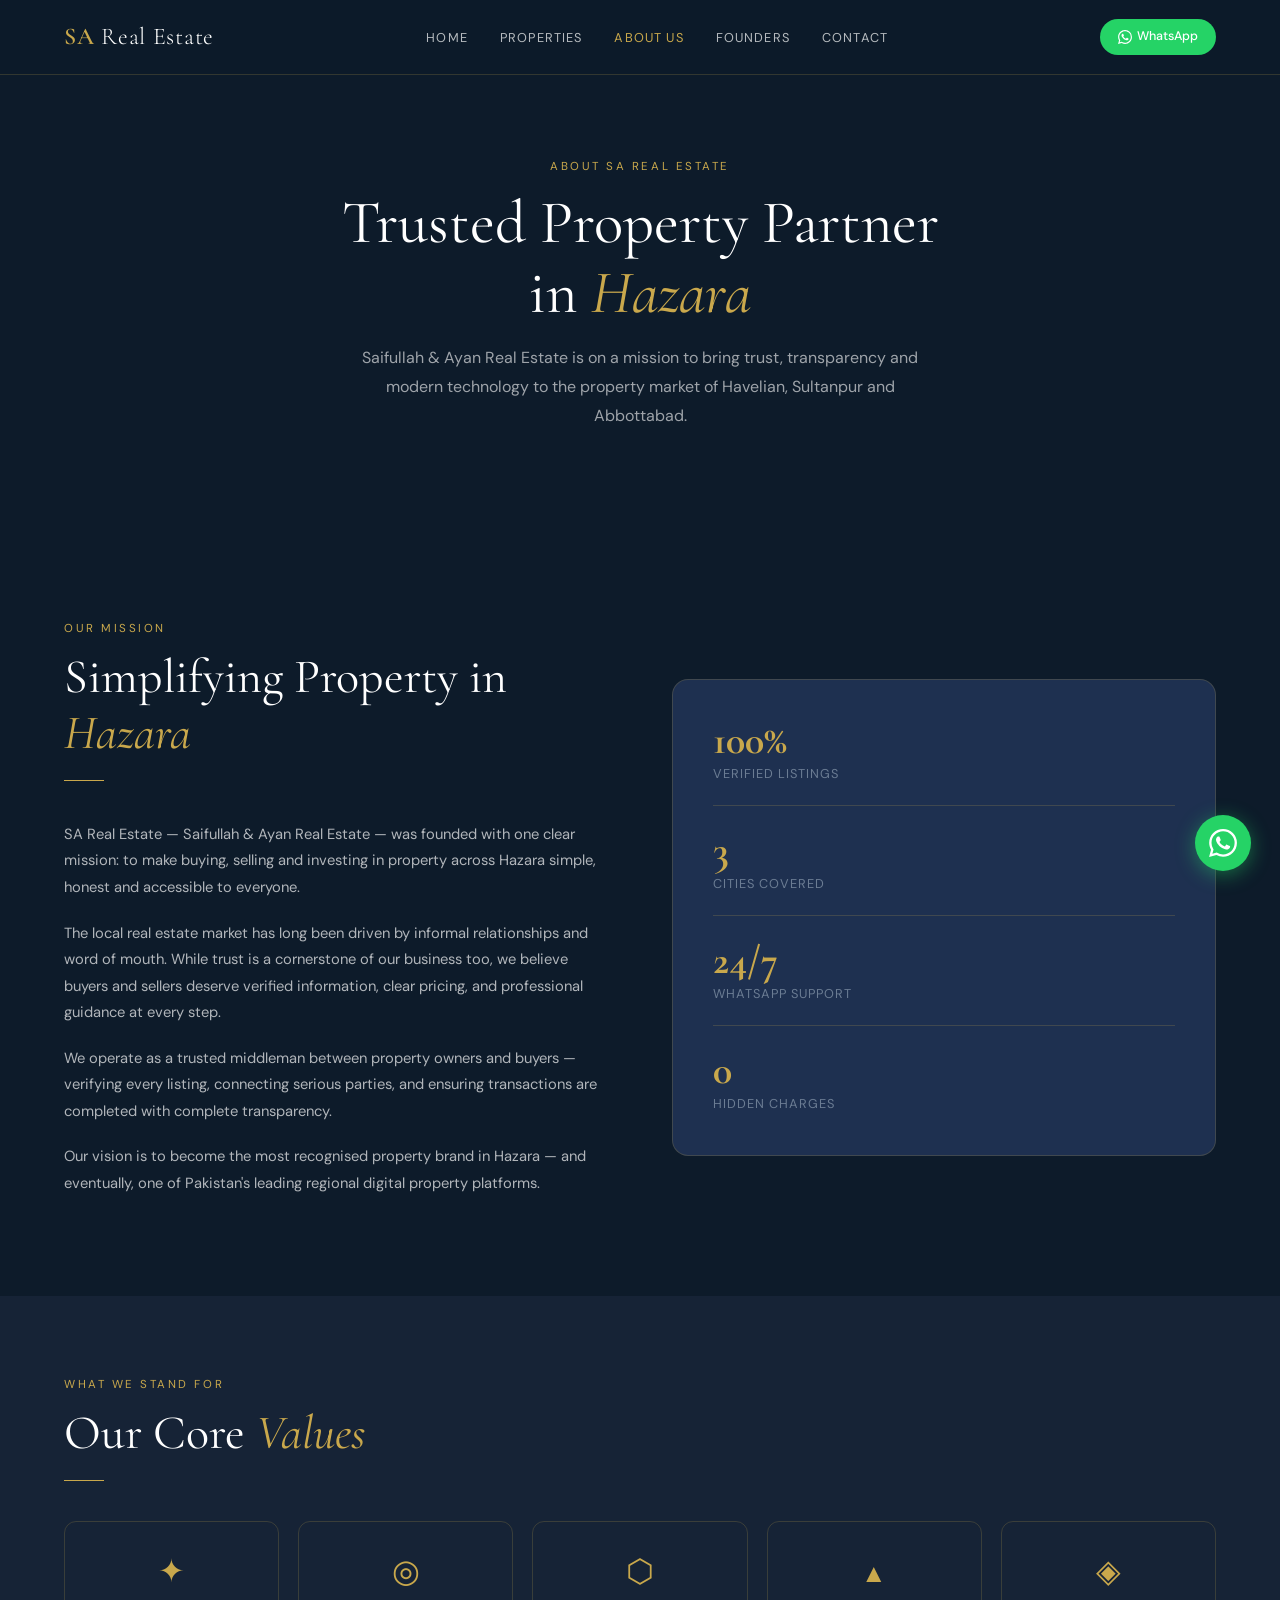
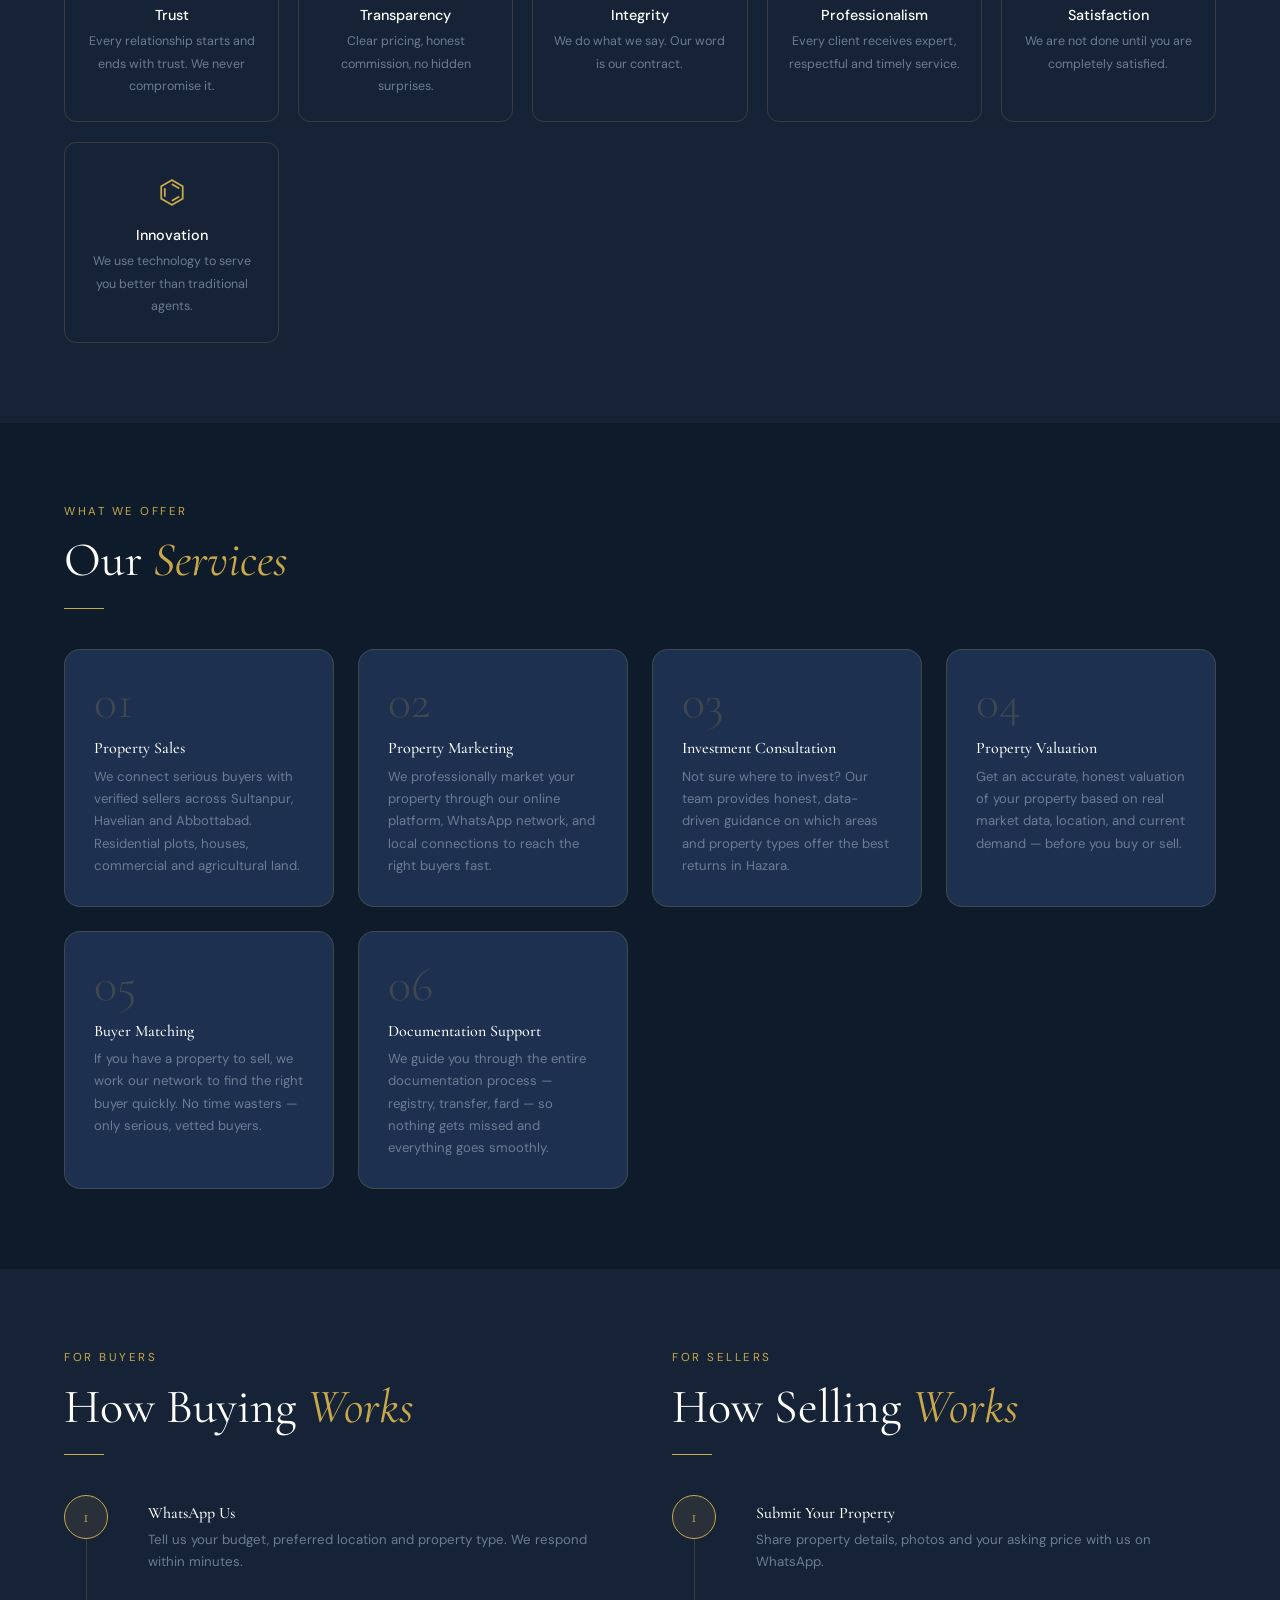
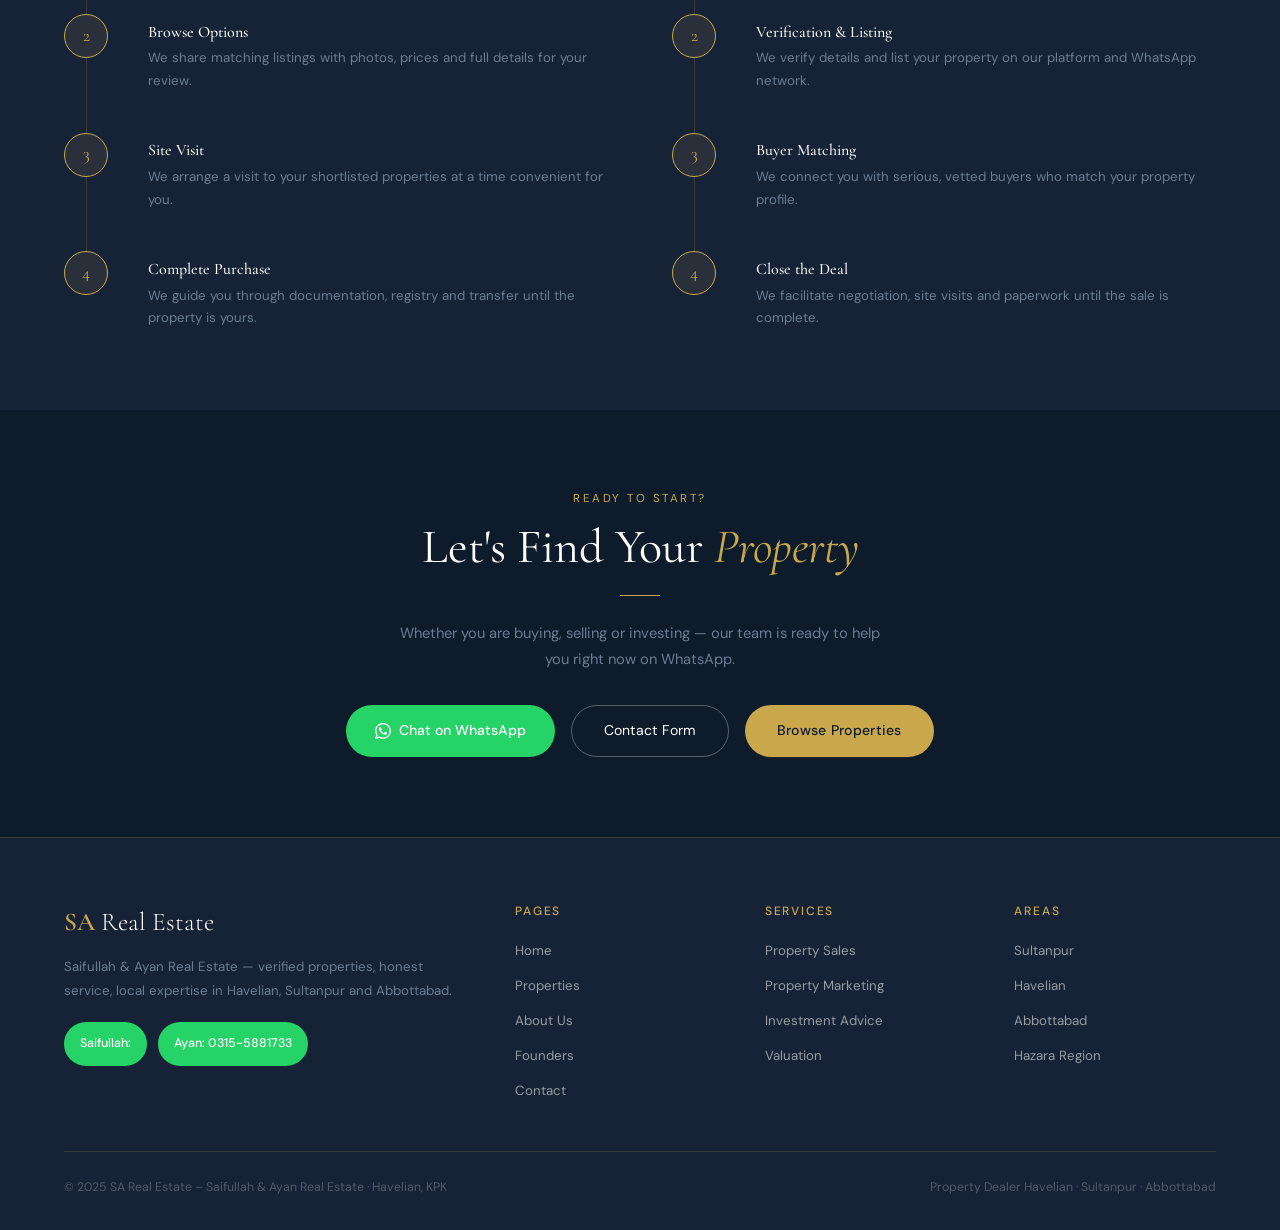
==== commit 1f72d3d4: "Updated website changes" ====
--- a/about.html
+++ b/about.html
@@ -279,7 +279,7 @@
       <div class="footer-logo-text">SA <span>Real Estate</span></div>
       <p class="footer-desc">Saifullah & Ayan Real Estate — verified properties, honest service, local expertise in Havelian, Sultanpur and Abbottabad.</p>
       <div style="display:flex;gap:0.7rem;flex-wrap:wrap;">
-        <a href="https://wa.me/923165662698" target="_blank" class="btn-wa" style="font-size:0.78rem;padding:0.5rem 1rem;">Saifullah: 0316-5662698</a>
+        <a href="https://wa.me/923165662698" target="_blank" class="btn-wa" style="font-size:0.78rem;padding:0.5rem 1rem;">Saifullah: </a>
         <a href="https://wa.me/923155881733" target="_blank" class="btn-wa" style="font-size:0.78rem;padding:0.5rem 1rem;">Ayan: 0315-5881733</a>
       </div>
     </div>
@@ -295,7 +295,7 @@
 
 <div class="float-wa-wrapper">
   <div class="wa-options" id="waOptions">
-    <a href="https://wa.me/923165662698?text=Hello%20SA%20Real%20Estate." class="wa-option-btn" target="_blank"><span class="dot"></span>Saifullah – 0316-5662698</a>
+    <a href="https://wa.me/923165662698?text=Hello%20SA%20Real%20Estate." class="wa-option-btn" target="_blank"><span class="dot"></span>Saifullah – </a>
     <a href="https://wa.me/923155881733?text=Hello%20SA%20Real%20Estate." class="wa-option-btn" target="_blank"><span class="dot"></span>Ayan – 0315-5881733</a>
   </div>
   <button class="float-wa-btn" id="floatWaBtn" aria-label="WhatsApp">
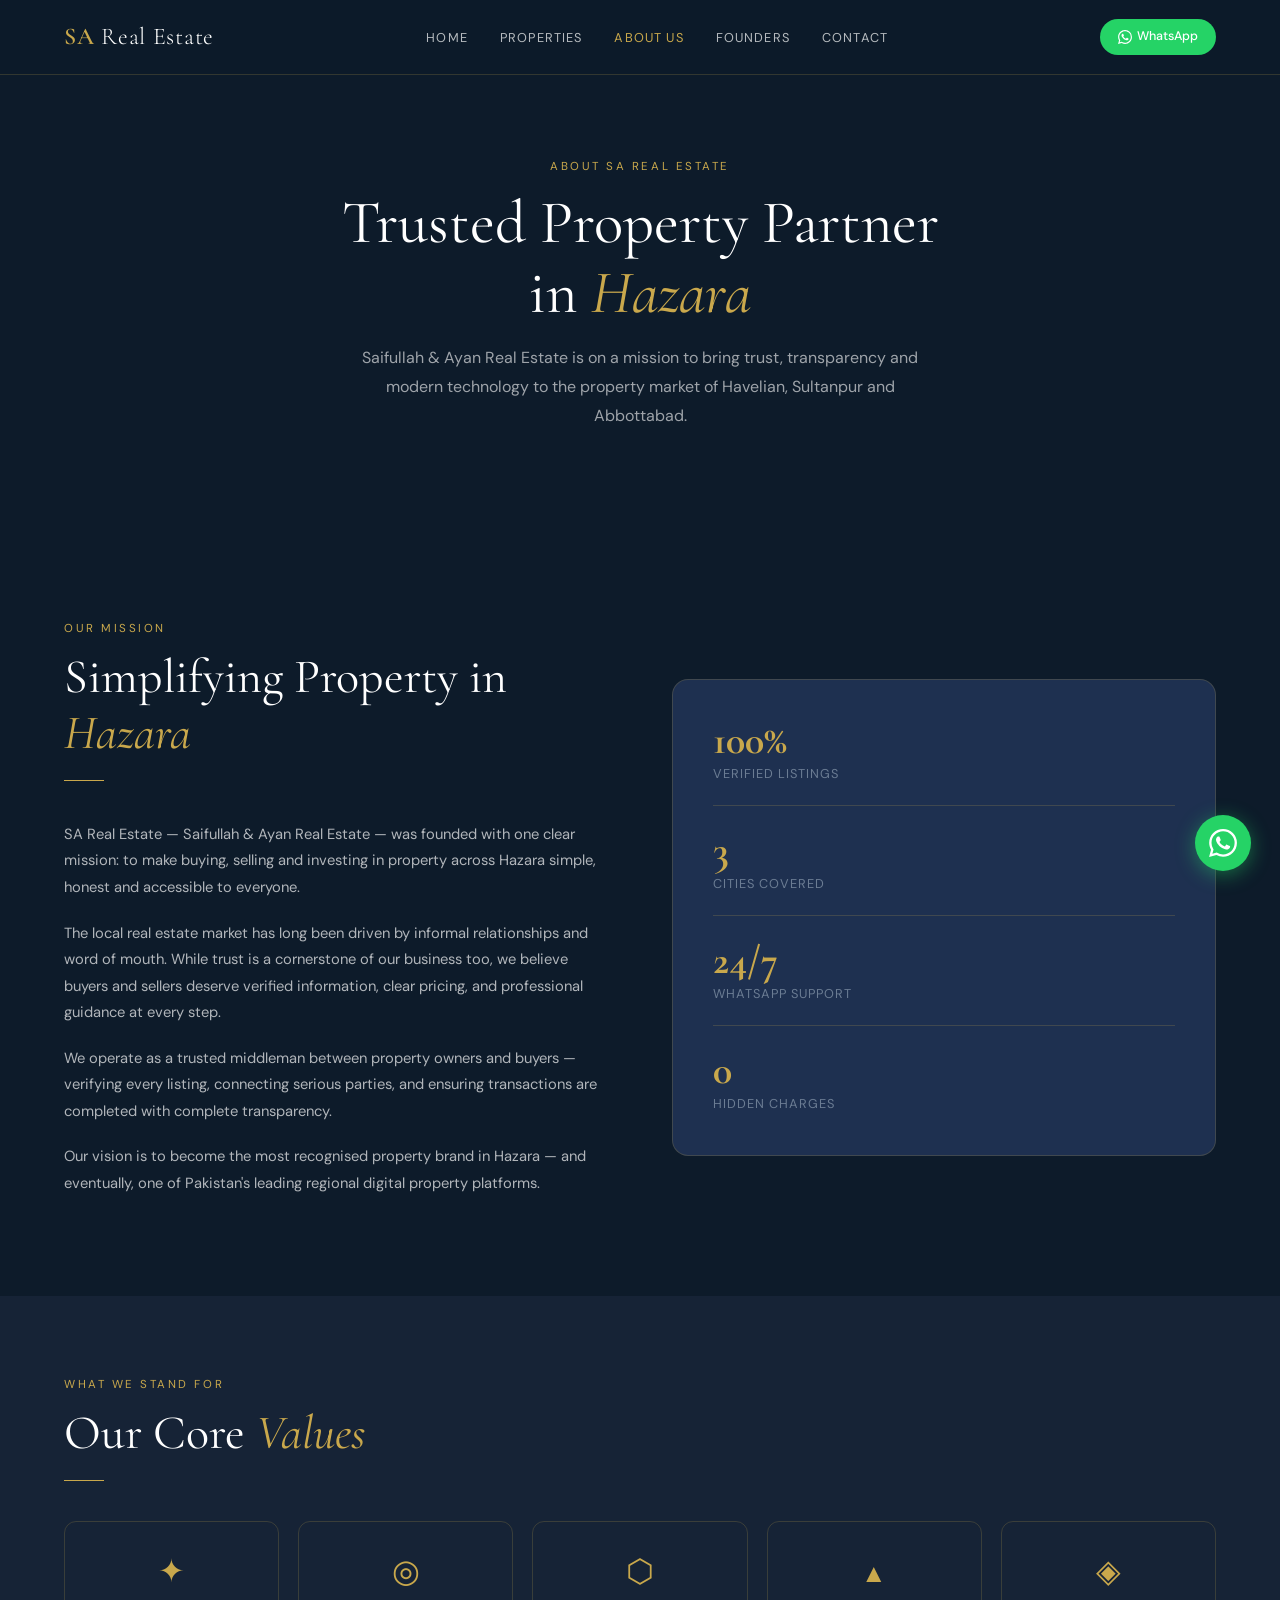
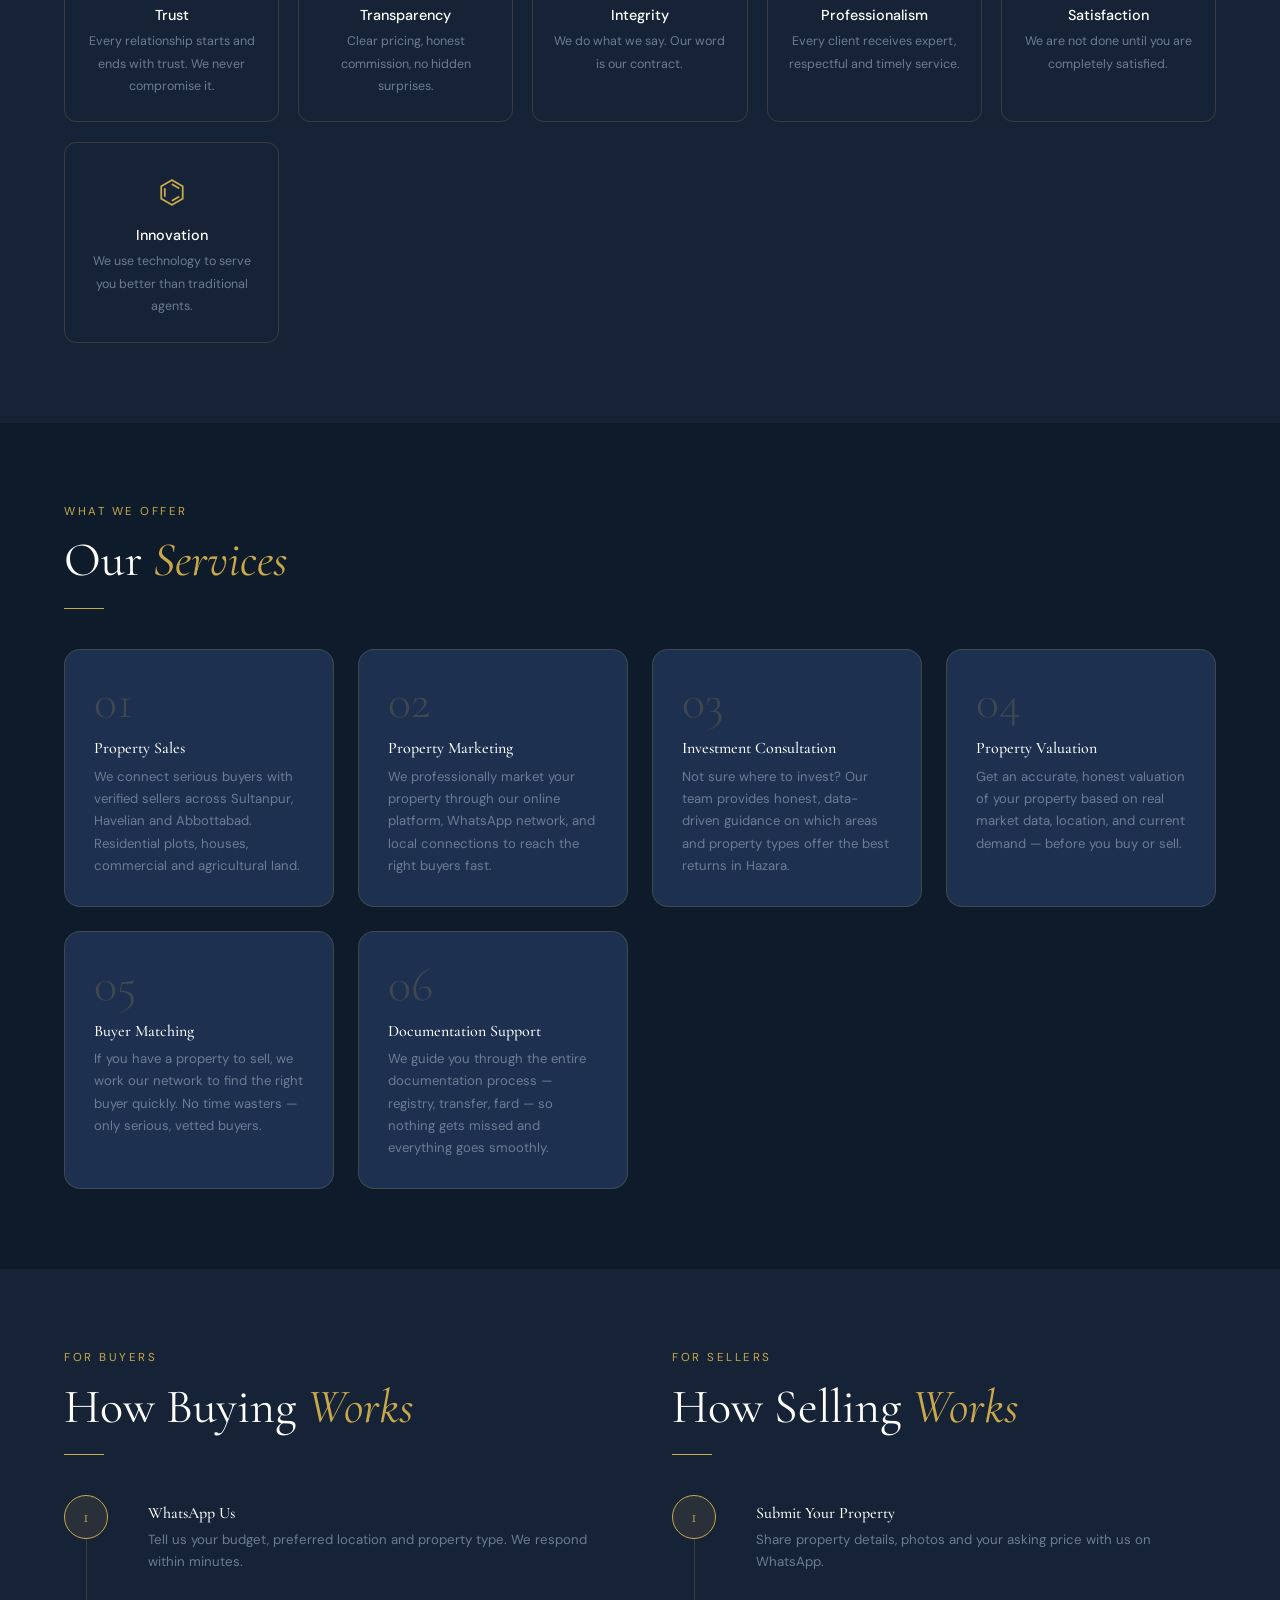
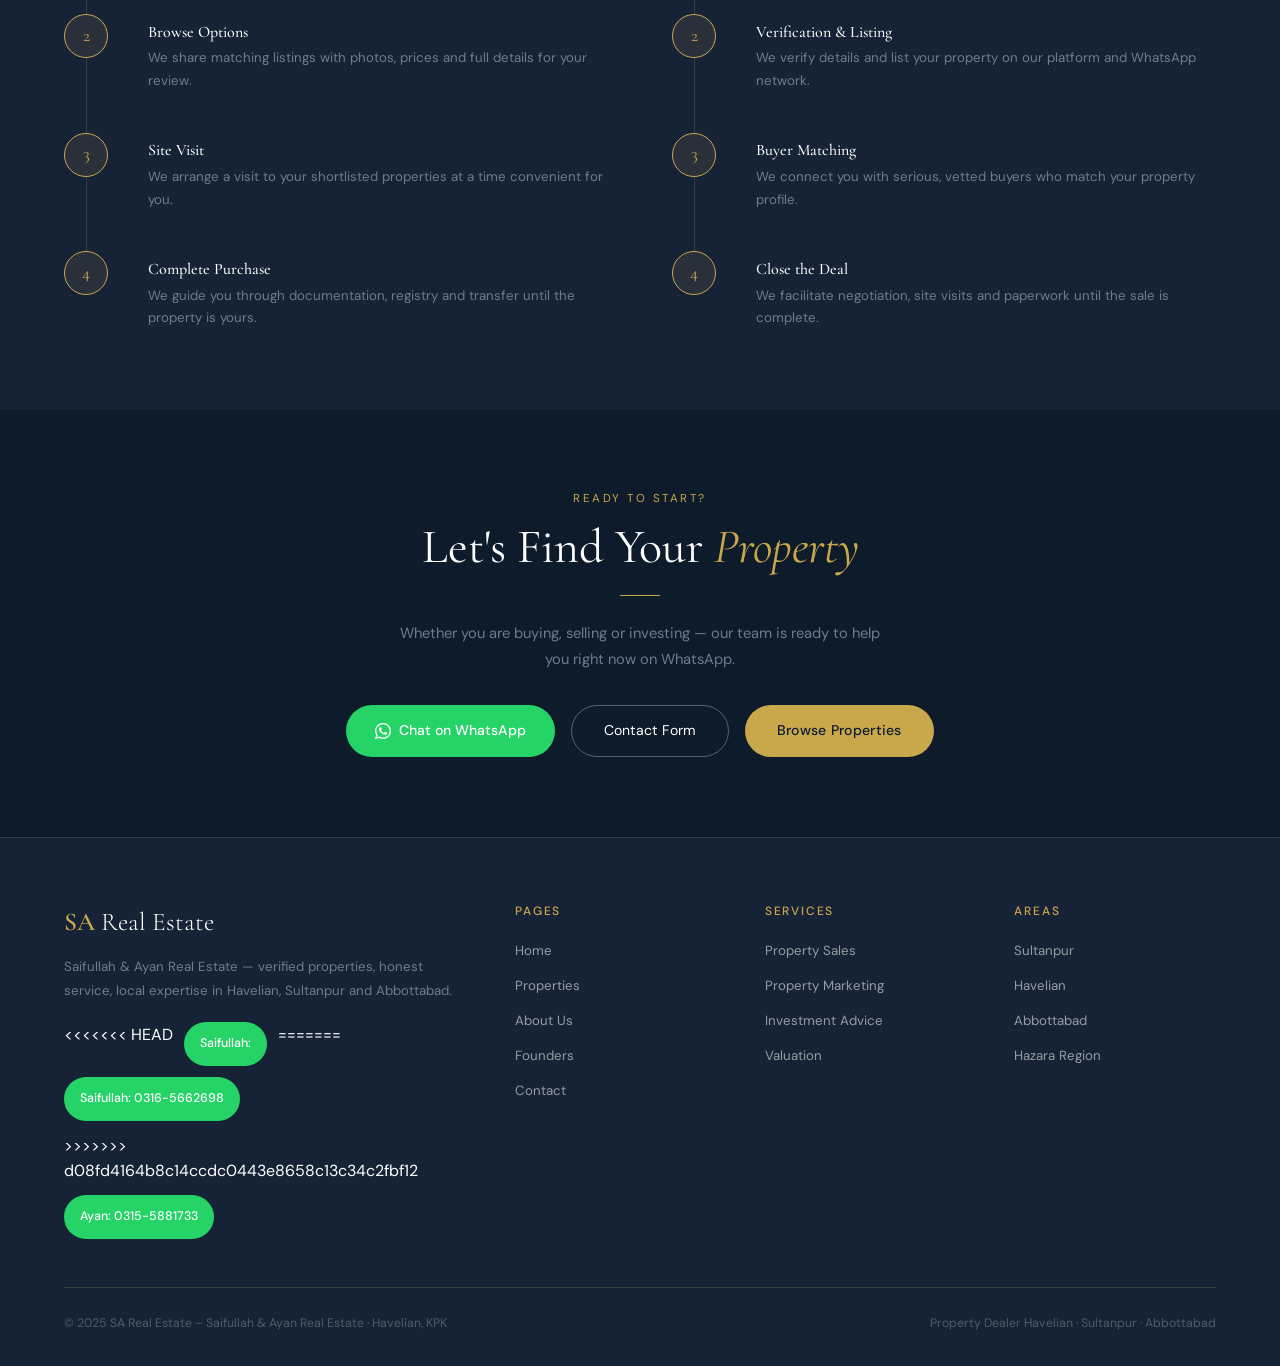
==== commit 75739947: "Updated website" ====
--- a/about.html
+++ b/about.html
@@ -279,7 +279,11 @@
       <div class="footer-logo-text">SA <span>Real Estate</span></div>
       <p class="footer-desc">Saifullah & Ayan Real Estate — verified properties, honest service, local expertise in Havelian, Sultanpur and Abbottabad.</p>
       <div style="display:flex;gap:0.7rem;flex-wrap:wrap;">
+<<<<<<< HEAD
         <a href="https://wa.me/923165662698" target="_blank" class="btn-wa" style="font-size:0.78rem;padding:0.5rem 1rem;">Saifullah: </a>
+=======
+        <a href="https://wa.me/923165662698" target="_blank" class="btn-wa" style="font-size:0.78rem;padding:0.5rem 1rem;">Saifullah: 0316-5662698</a>
+>>>>>>> d08fd4164b8c14ccdc0443e8658c13c34c2fbf12
         <a href="https://wa.me/923155881733" target="_blank" class="btn-wa" style="font-size:0.78rem;padding:0.5rem 1rem;">Ayan: 0315-5881733</a>
       </div>
     </div>
@@ -295,7 +299,11 @@
 
 <div class="float-wa-wrapper">
   <div class="wa-options" id="waOptions">
+<<<<<<< HEAD
     <a href="https://wa.me/923165662698?text=Hello%20SA%20Real%20Estate." class="wa-option-btn" target="_blank"><span class="dot"></span>Saifullah – </a>
+=======
+    <a href="https://wa.me/923165662698?text=Hello%20SA%20Real%20Estate." class="wa-option-btn" target="_blank"><span class="dot"></span>Saifullah – 0316-5662698</a>
+>>>>>>> d08fd4164b8c14ccdc0443e8658c13c34c2fbf12
     <a href="https://wa.me/923155881733?text=Hello%20SA%20Real%20Estate." class="wa-option-btn" target="_blank"><span class="dot"></span>Ayan – 0315-5881733</a>
   </div>
   <button class="float-wa-btn" id="floatWaBtn" aria-label="WhatsApp">
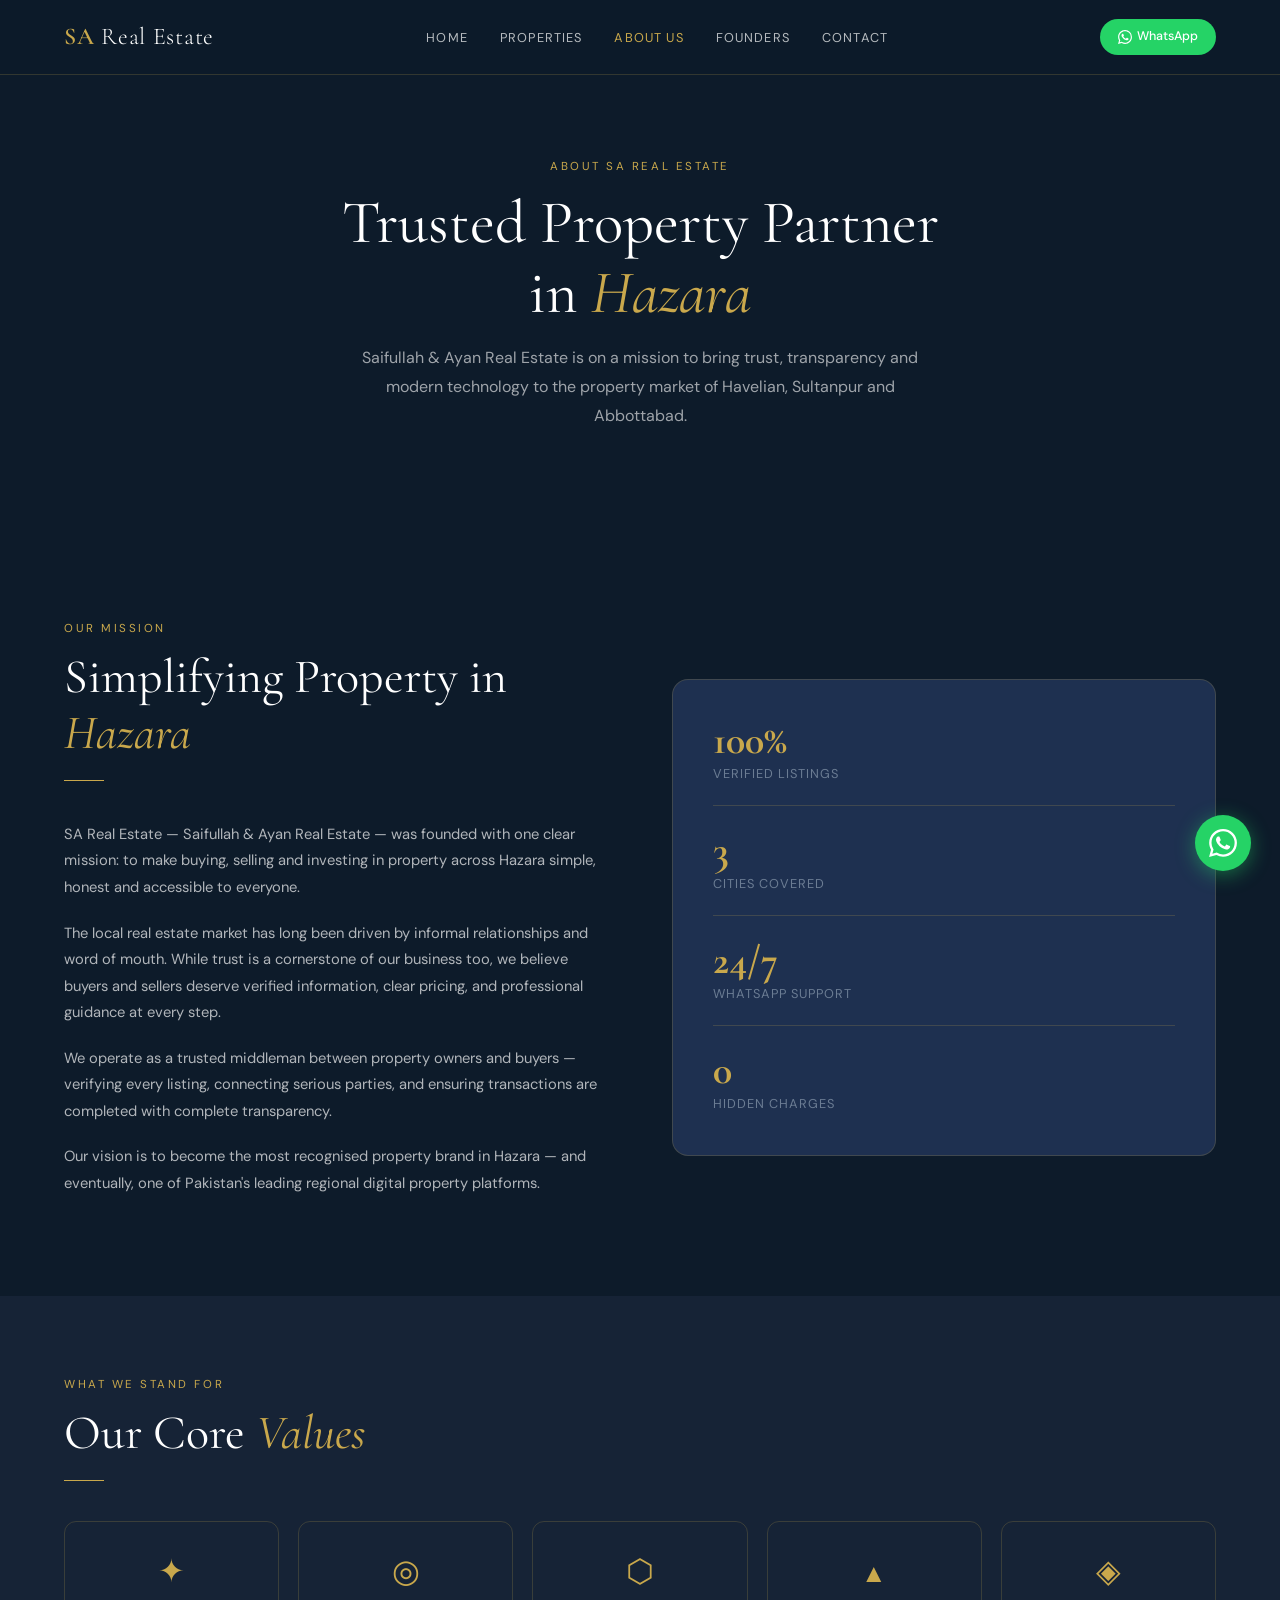
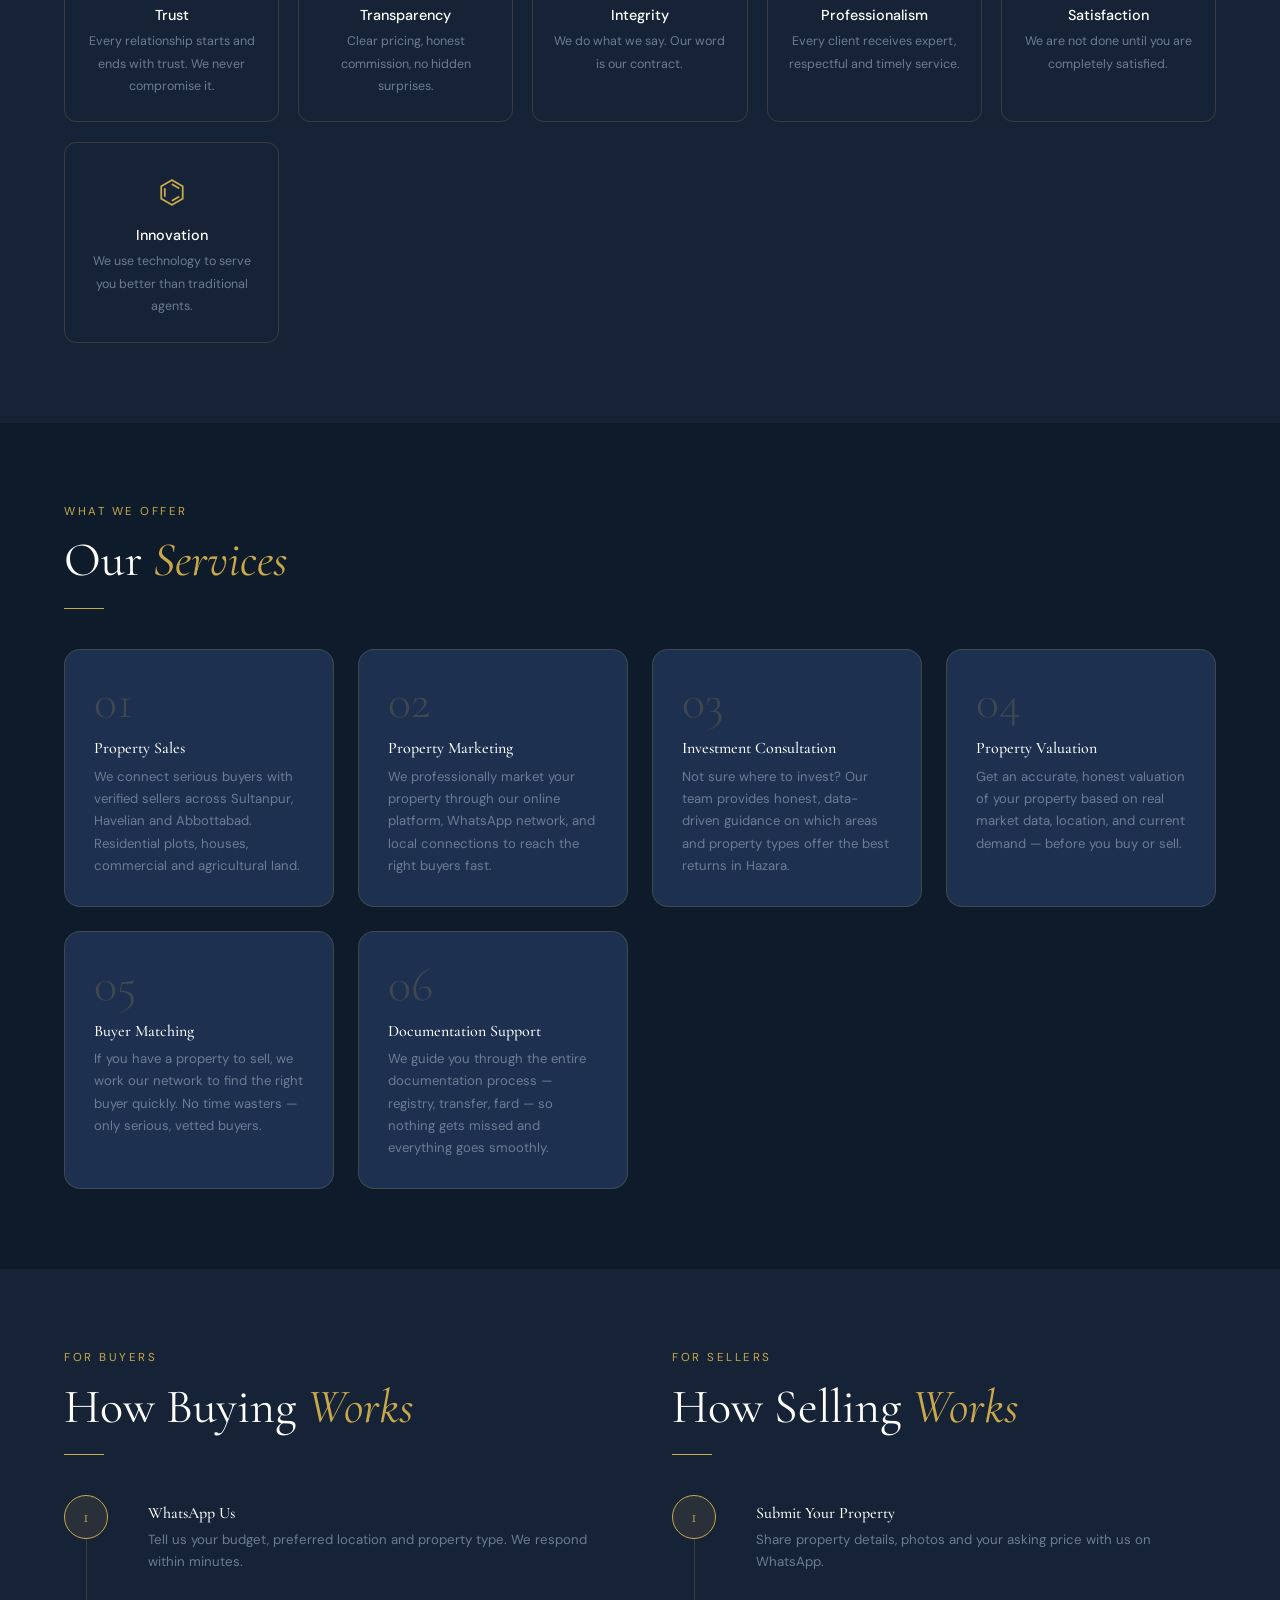
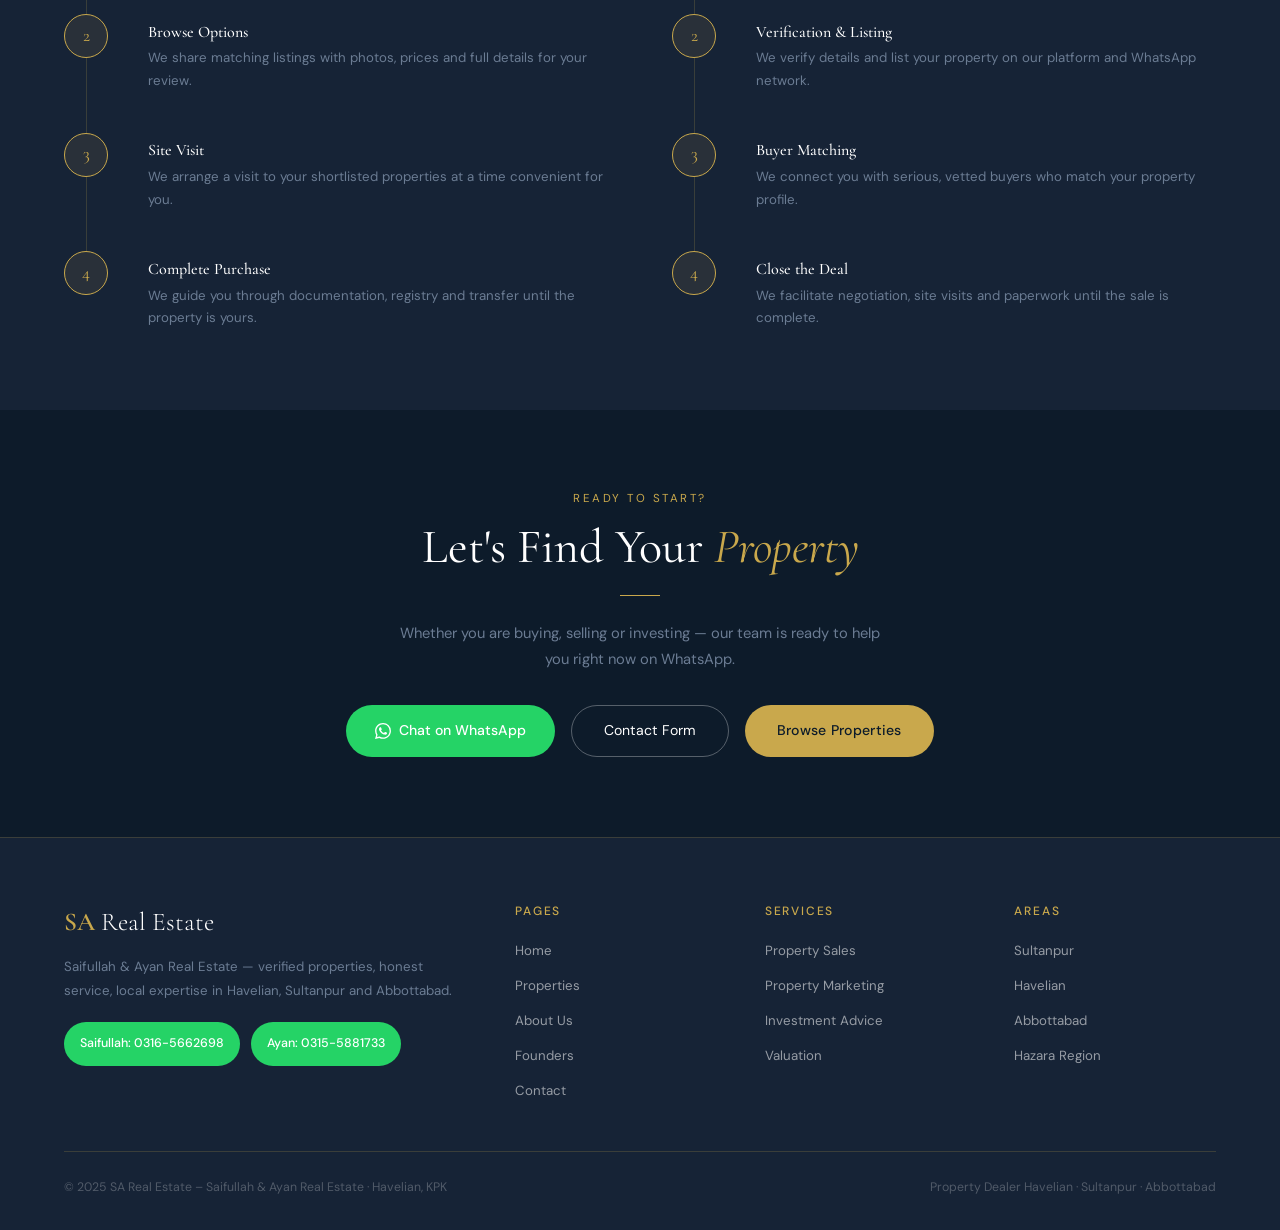
==== commit bea6d37a: "Updated website" ====
--- a/about.html
+++ b/about.html
@@ -279,11 +279,7 @@
       <div class="footer-logo-text">SA <span>Real Estate</span></div>
       <p class="footer-desc">Saifullah & Ayan Real Estate — verified properties, honest service, local expertise in Havelian, Sultanpur and Abbottabad.</p>
       <div style="display:flex;gap:0.7rem;flex-wrap:wrap;">
-<<<<<<< HEAD
-        <a href="https://wa.me/923165662698" target="_blank" class="btn-wa" style="font-size:0.78rem;padding:0.5rem 1rem;">Saifullah: </a>
-=======
-        <a href="https://wa.me/923165662698" target="_blank" class="btn-wa" style="font-size:0.78rem;padding:0.5rem 1rem;">Saifullah: 0316-5662698</a>
->>>>>>> d08fd4164b8c14ccdc0443e8658c13c34c2fbf12
+        <a href="https://wa.me/923165622698" target="_blank" class="btn-wa" style="font-size:0.78rem;padding:0.5rem 1rem;">Saifullah: 0316-5662698</a>
         <a href="https://wa.me/923155881733" target="_blank" class="btn-wa" style="font-size:0.78rem;padding:0.5rem 1rem;">Ayan: 0315-5881733</a>
       </div>
     </div>
@@ -299,11 +295,7 @@
 
 <div class="float-wa-wrapper">
   <div class="wa-options" id="waOptions">
-<<<<<<< HEAD
-    <a href="https://wa.me/923165662698?text=Hello%20SA%20Real%20Estate." class="wa-option-btn" target="_blank"><span class="dot"></span>Saifullah – </a>
-=======
-    <a href="https://wa.me/923165662698?text=Hello%20SA%20Real%20Estate." class="wa-option-btn" target="_blank"><span class="dot"></span>Saifullah – 0316-5662698</a>
->>>>>>> d08fd4164b8c14ccdc0443e8658c13c34c2fbf12
+    <a href="https://wa.me/923165662698?text=Hello%20SA%20Real%20Estate." class="wa-option-btn" target="_blank"><span class="dot"></span>Saifullah – 0316-5622698</a>
     <a href="https://wa.me/923155881733?text=Hello%20SA%20Real%20Estate." class="wa-option-btn" target="_blank"><span class="dot"></span>Ayan – 0315-5881733</a>
   </div>
   <button class="float-wa-btn" id="floatWaBtn" aria-label="WhatsApp">
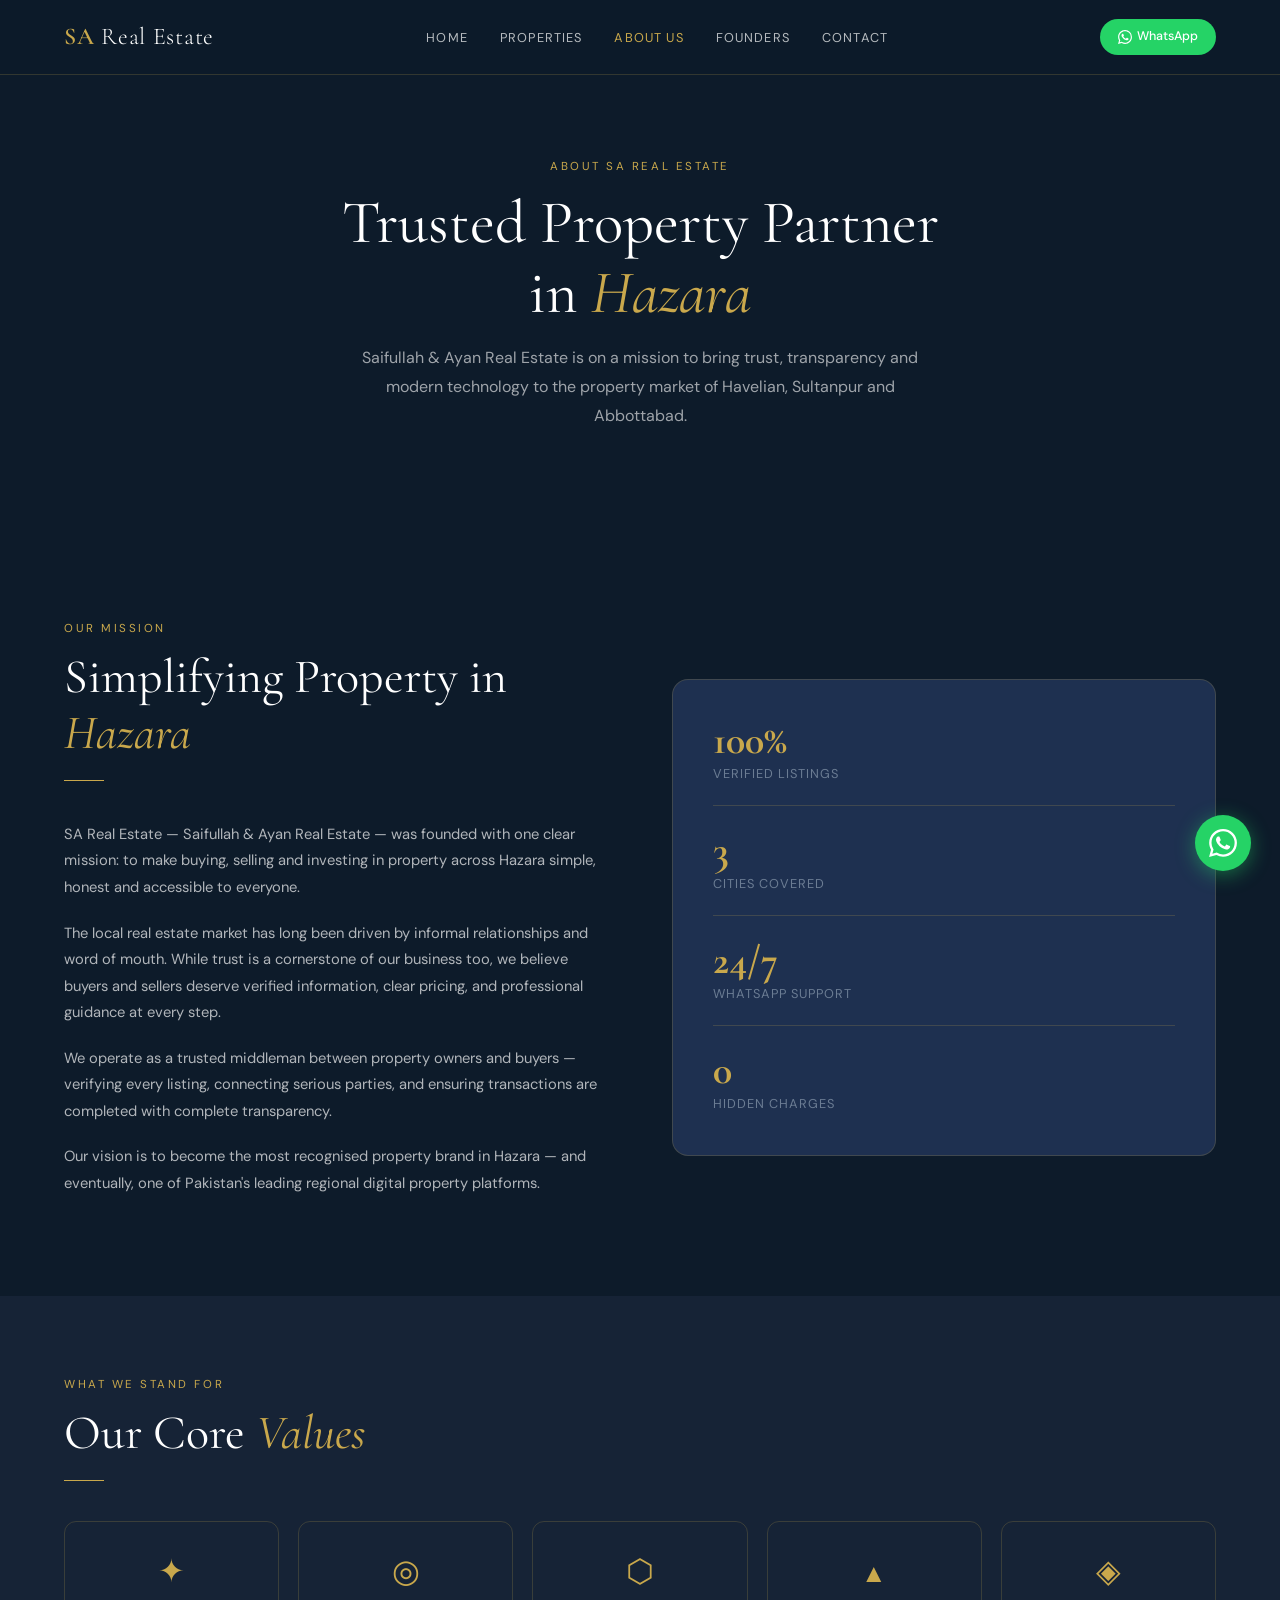
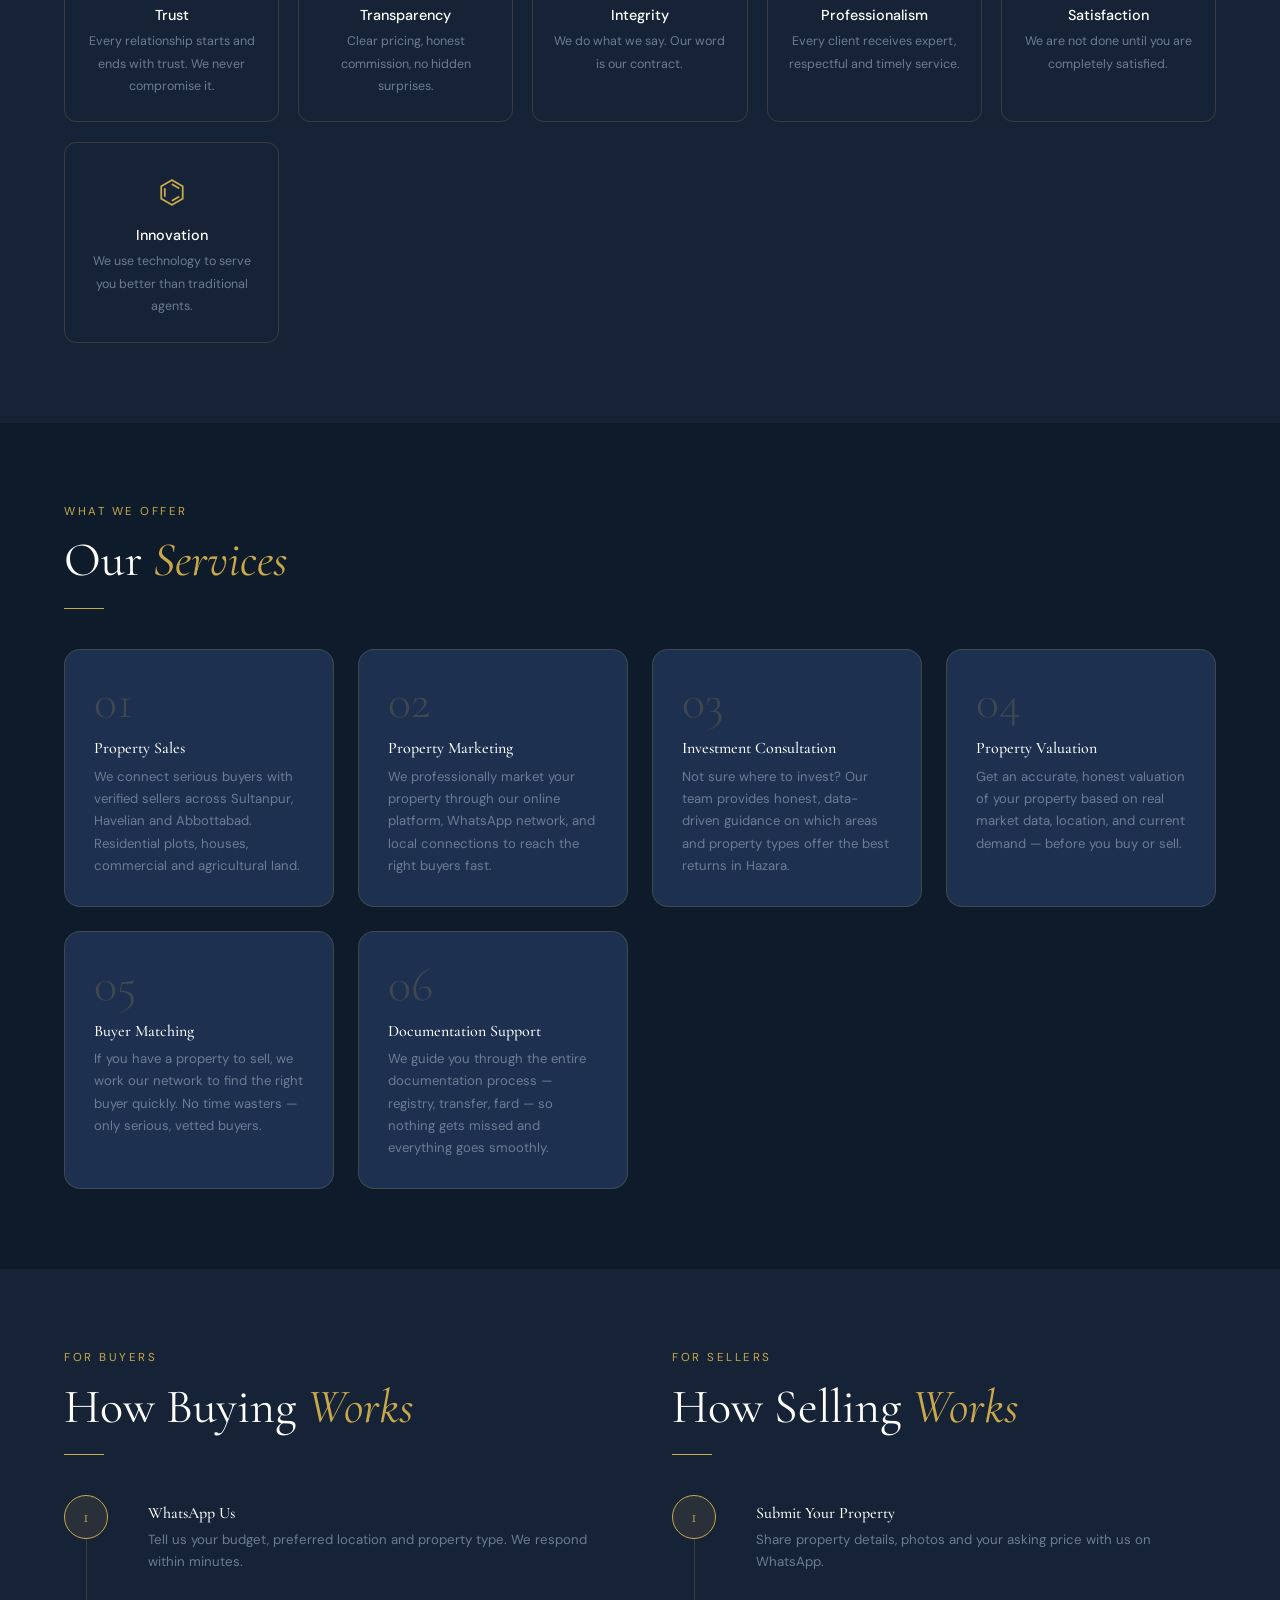
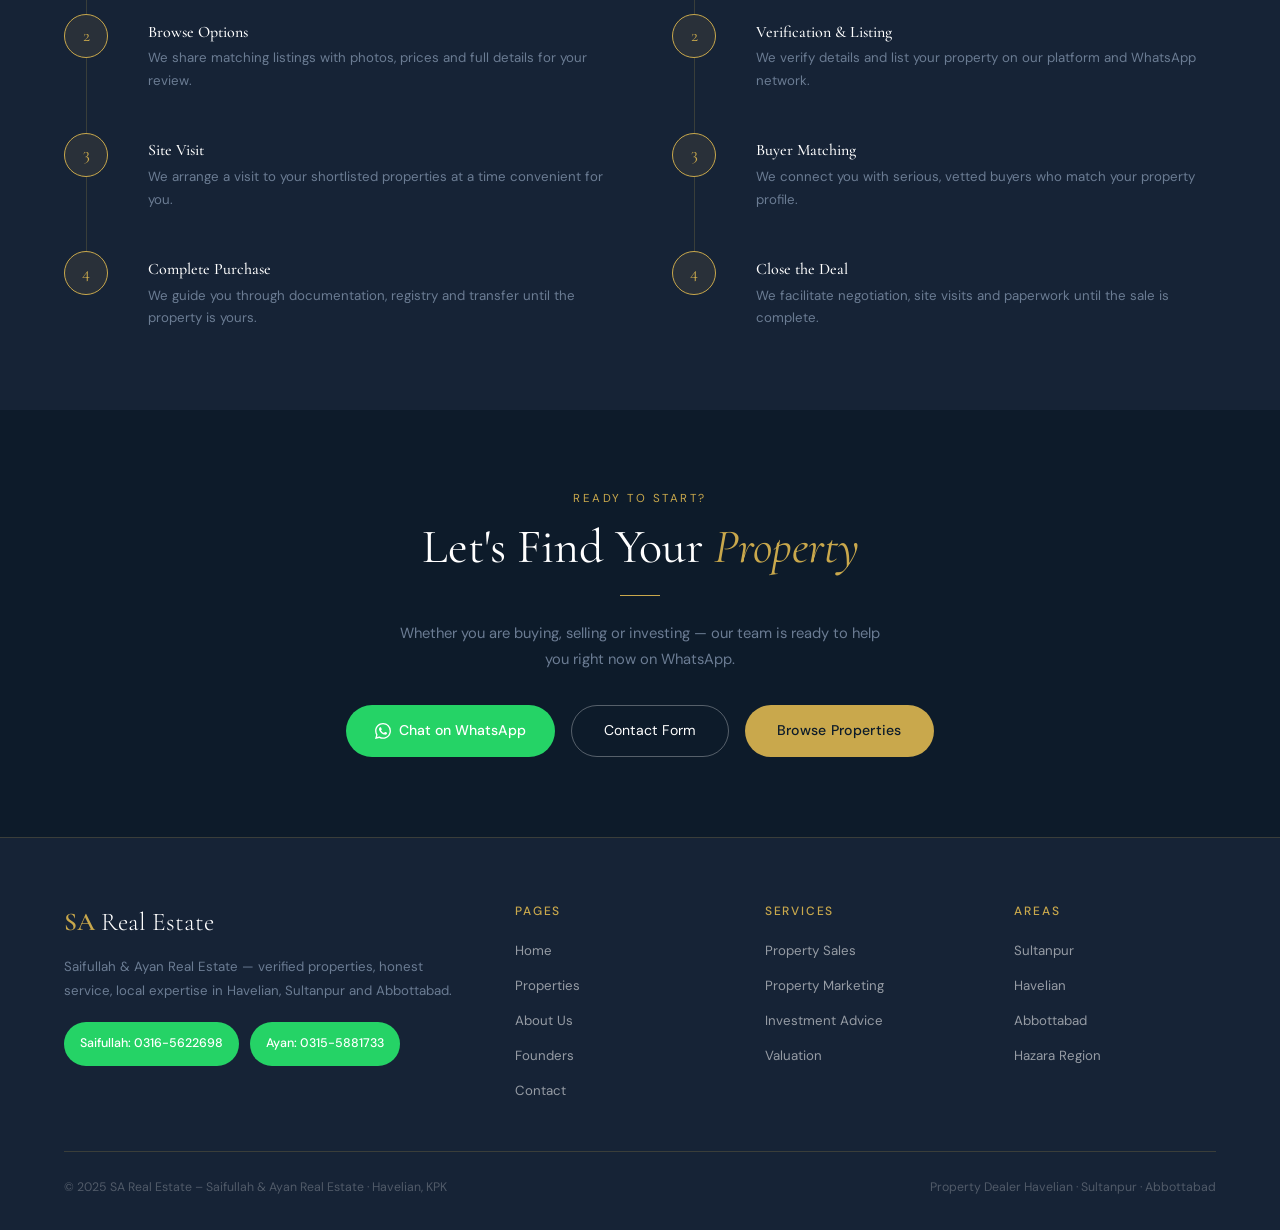
==== commit 1977b7dd: "Updated website" ====
--- a/about.html
+++ b/about.html
@@ -279,7 +279,7 @@
       <div class="footer-logo-text">SA <span>Real Estate</span></div>
       <p class="footer-desc">Saifullah & Ayan Real Estate — verified properties, honest service, local expertise in Havelian, Sultanpur and Abbottabad.</p>
       <div style="display:flex;gap:0.7rem;flex-wrap:wrap;">
-        <a href="https://wa.me/923165622698" target="_blank" class="btn-wa" style="font-size:0.78rem;padding:0.5rem 1rem;">Saifullah: 0316-5662698</a>
+        <a href="https://wa.me/923165622698" target="_blank" class="btn-wa" style="font-size:0.78rem;padding:0.5rem 1rem;">Saifullah: 0316-5622698</a>
         <a href="https://wa.me/923155881733" target="_blank" class="btn-wa" style="font-size:0.78rem;padding:0.5rem 1rem;">Ayan: 0315-5881733</a>
       </div>
     </div>
@@ -295,7 +295,7 @@
 
 <div class="float-wa-wrapper">
   <div class="wa-options" id="waOptions">
-    <a href="https://wa.me/923165662698?text=Hello%20SA%20Real%20Estate." class="wa-option-btn" target="_blank"><span class="dot"></span>Saifullah – 0316-5622698</a>
+    <a href="https://wa.me/923165622698?text=Hello%20SA%20Real%20Estate." class="wa-option-btn" target="_blank"><span class="dot"></span>Saifullah – 0316-5622698</a>
     <a href="https://wa.me/923155881733?text=Hello%20SA%20Real%20Estate." class="wa-option-btn" target="_blank"><span class="dot"></span>Ayan – 0315-5881733</a>
   </div>
   <button class="float-wa-btn" id="floatWaBtn" aria-label="WhatsApp">
